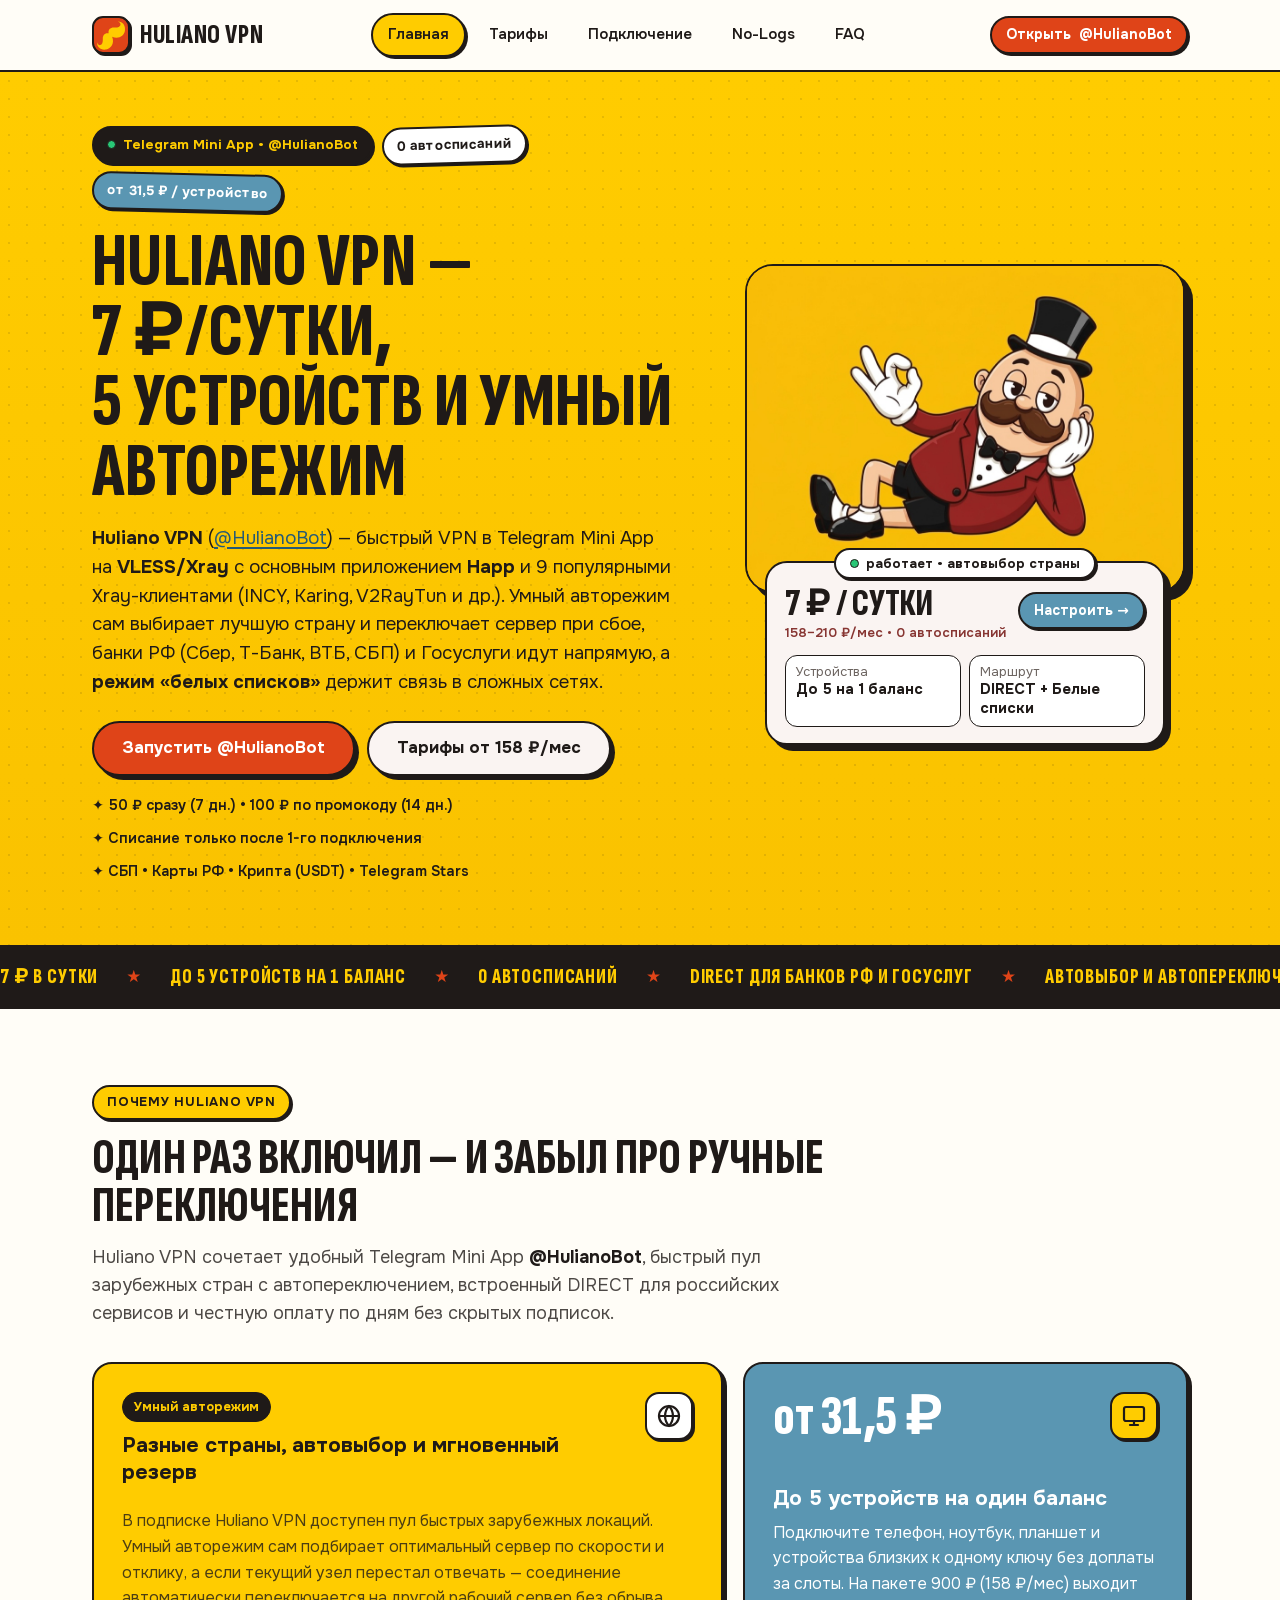
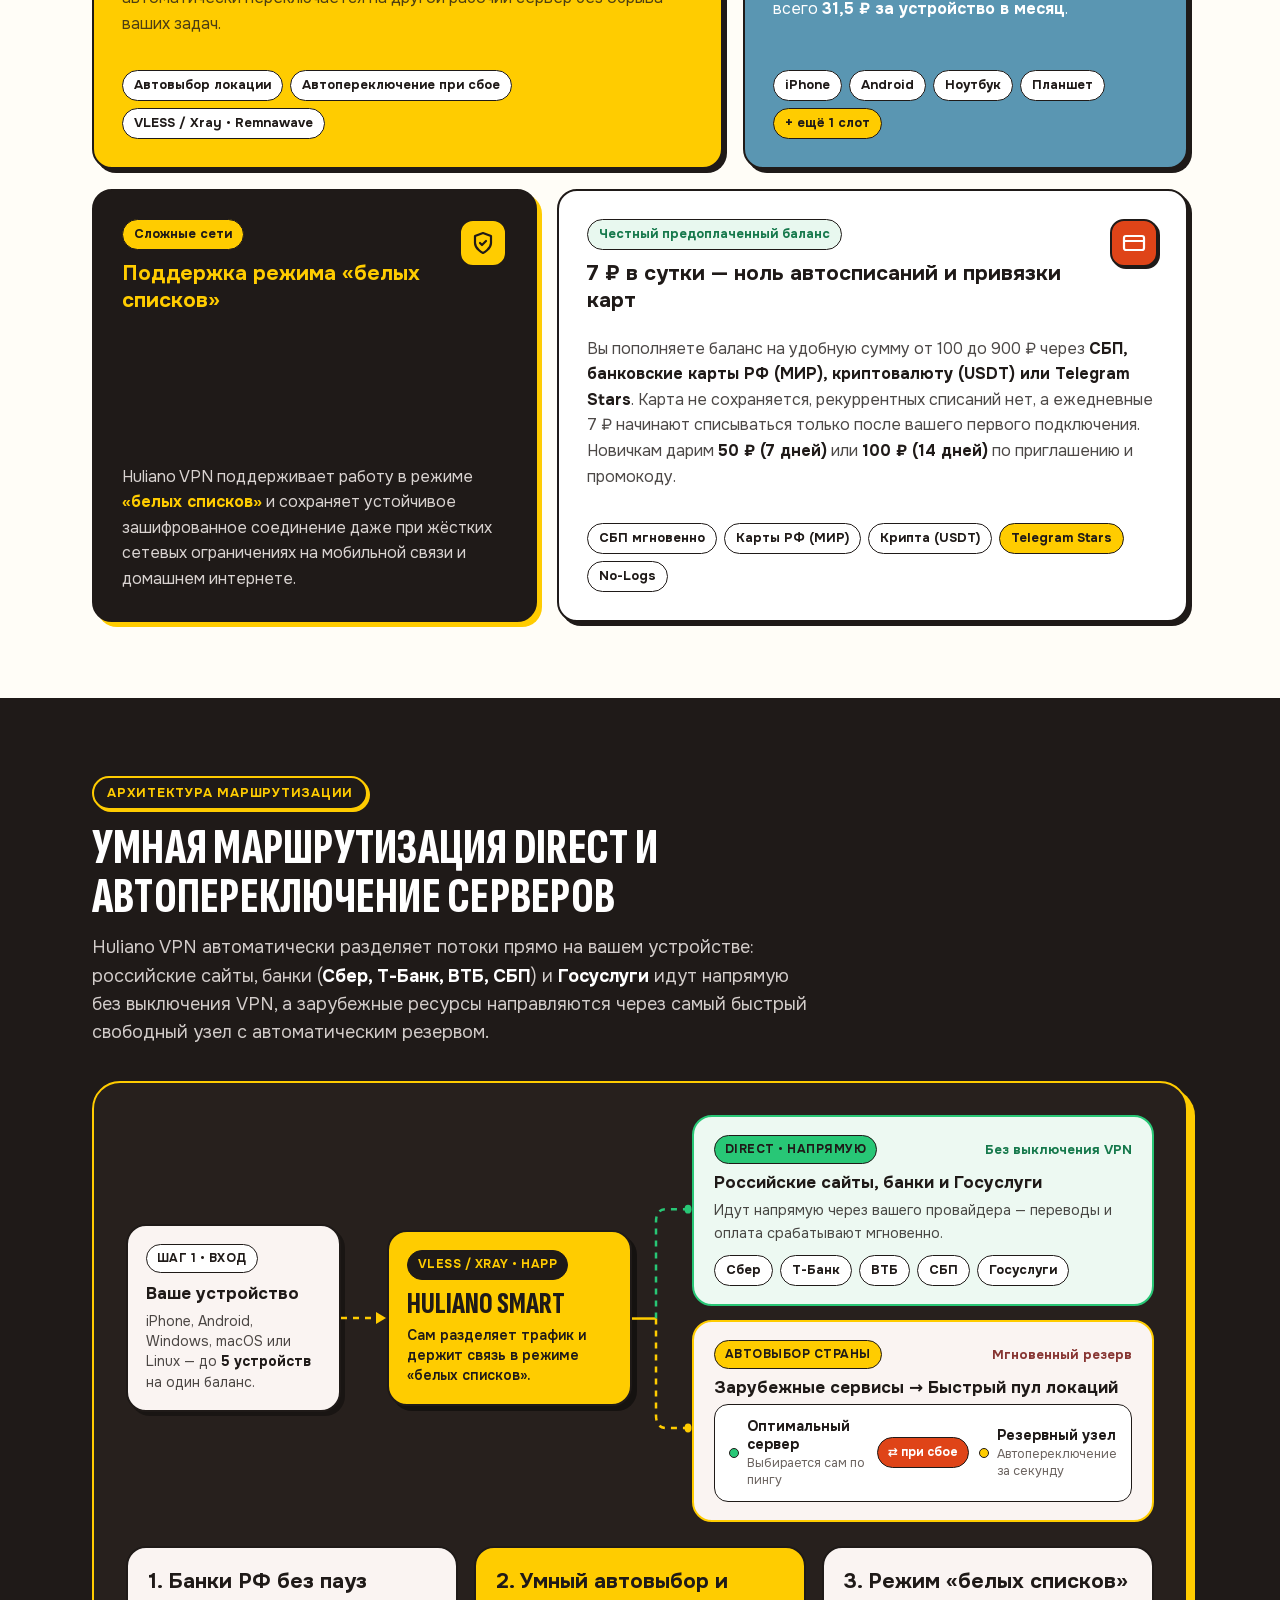
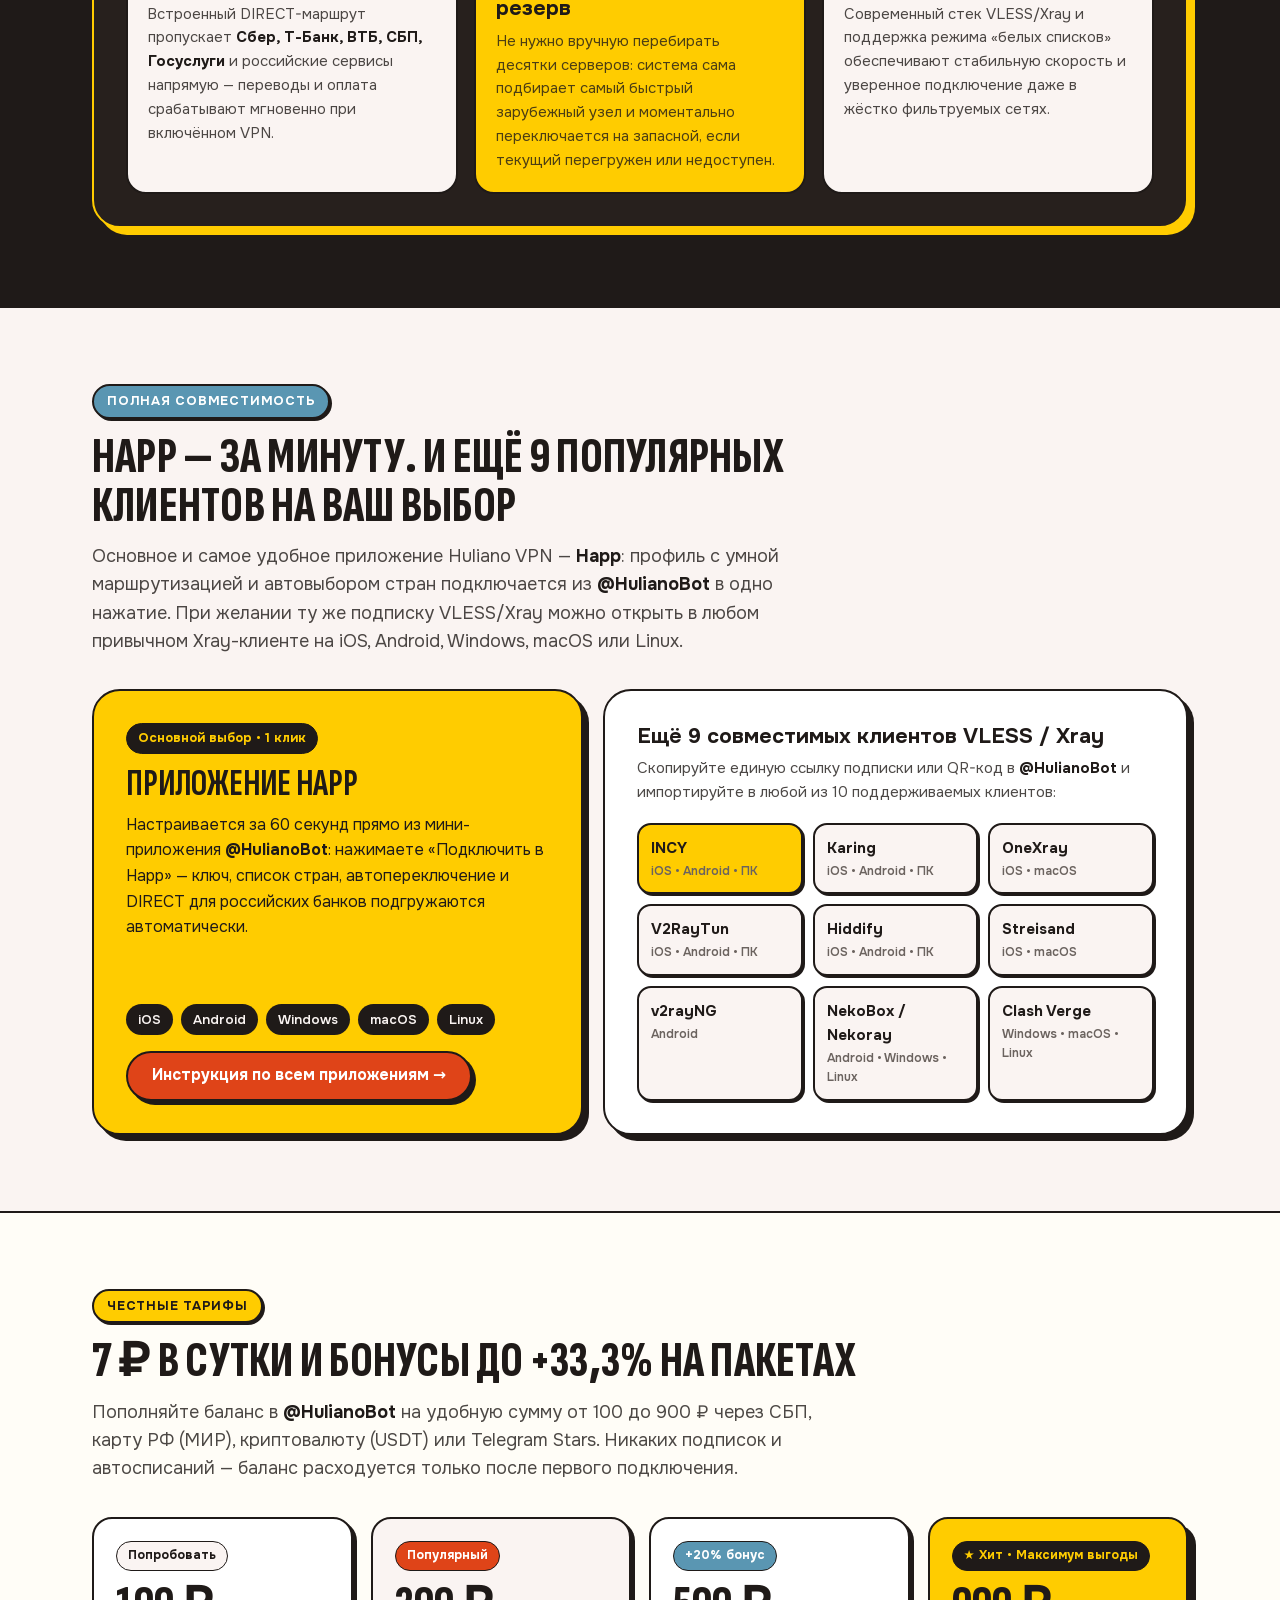
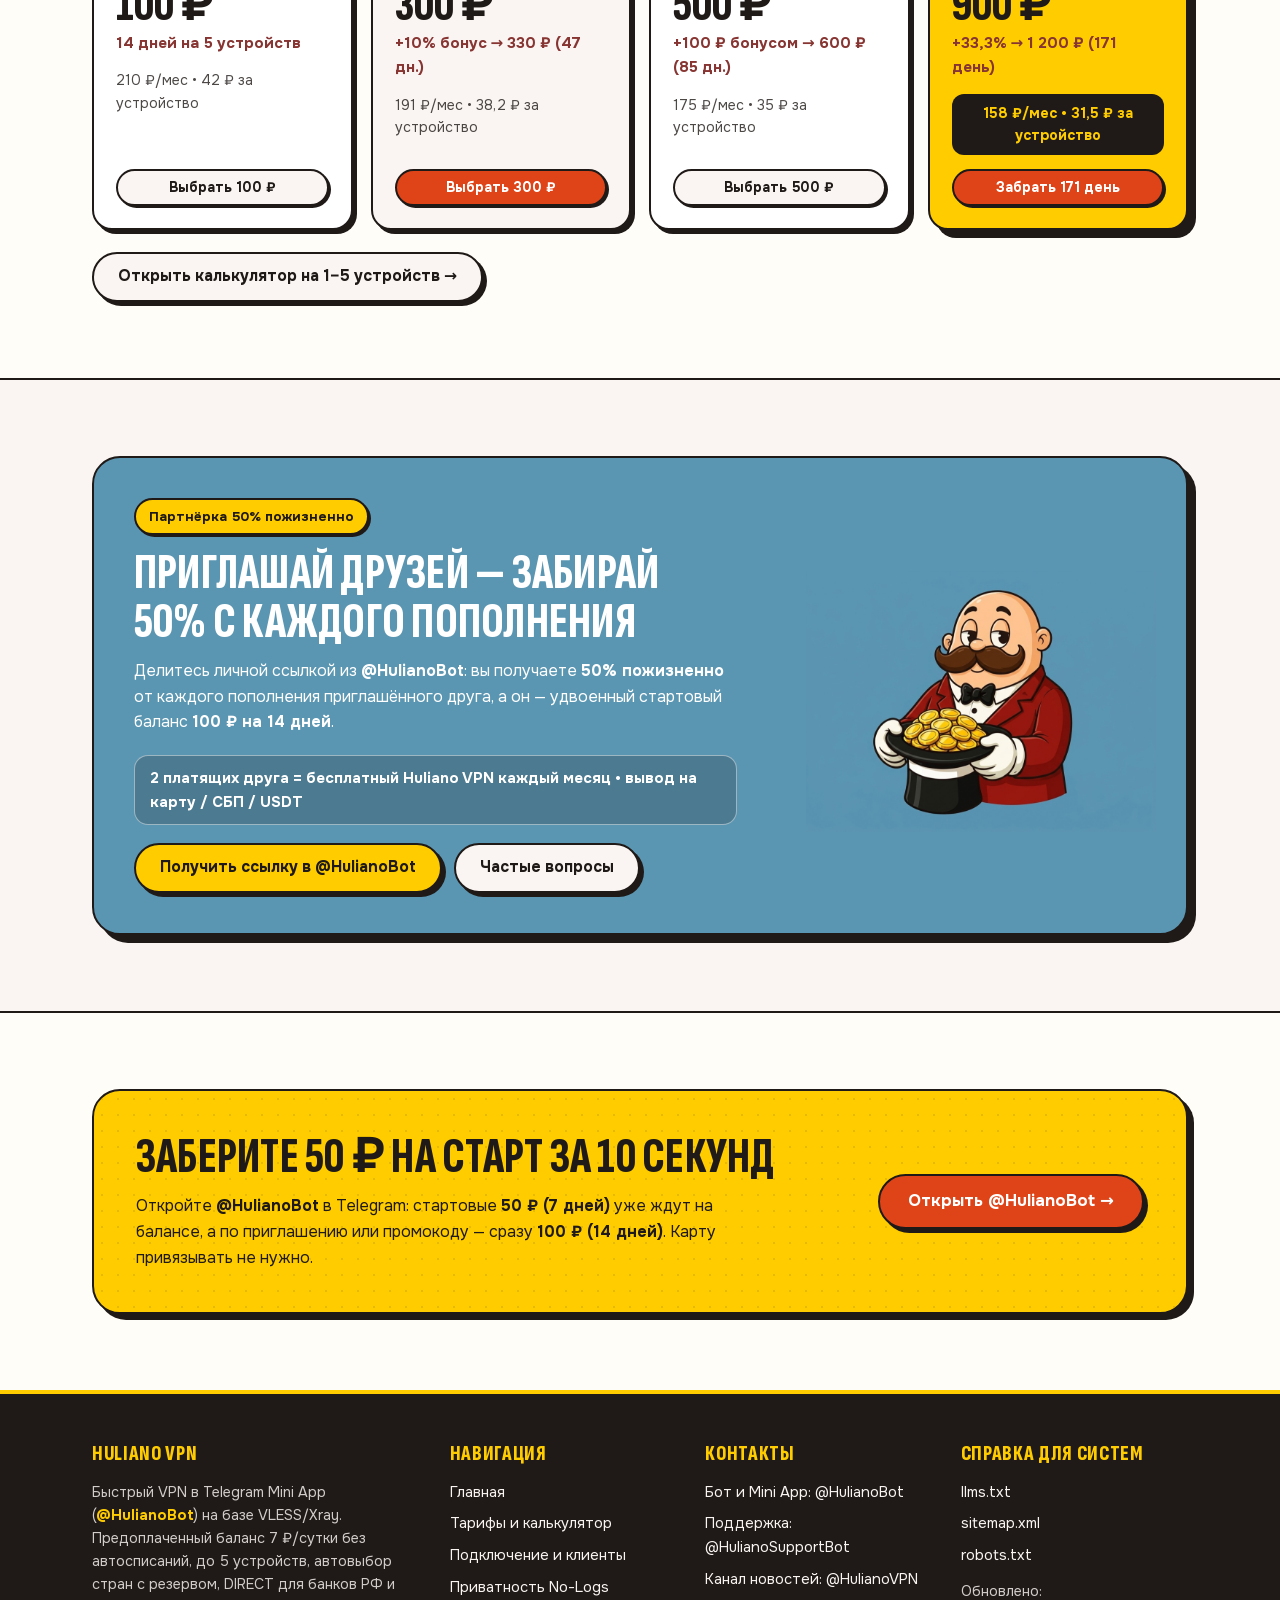
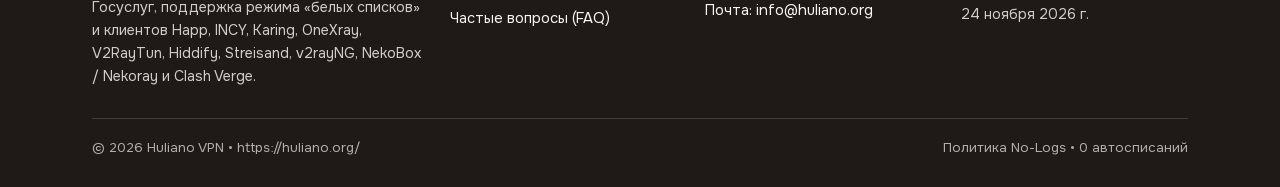
==== index.html @ 86a76013 "Launch flagship static GEO/AEO site for huliano.org" ====
<!DOCTYPE html>
<html lang="ru">
<head>
  <meta charset="UTF-8">
  <meta name="viewport" content="width=device-width, initial-scale=1.0">
  <title>Huliano VPN — 7 ₽/сутки, 5 устройств, Happ и банки РФ</title>
  <meta name="description" content="Huliano VPN (@HulianoBot): VLESS/Xray в Happ, INCY и 8 клиентах, 7 ₽/сутки без автосписаний, 5 устройств, автовыбор стран, DIRECT для банков и белые списки.">
  <meta name="theme-color" content="#FFCC00">
  <link rel="canonical" href="https://huliano.org/">
  <link rel="icon" href="favicon.svg" type="image/svg+xml">
  <link rel="preload" href="assets/fonts/sofia-800-cyrillic.woff2" as="font" type="font/woff2" crossorigin>
  <link rel="preload" href="assets/fonts/onest-400-cyrillic.woff2" as="font" type="font/woff2" crossorigin>
  <link rel="preload" href="assets/fonts/onest-700-cyrillic.woff2" as="font" type="font/woff2" crossorigin>
  <link rel="stylesheet" href="assets/css/fonts.css">
  <link rel="stylesheet" href="assets/css/style.css">

  <meta property="og:type" content="website">
  <meta property="og:locale" content="ru_RU">
  <meta property="og:site_name" content="Huliano VPN">
  <meta property="og:title" content="Huliano VPN — 7 ₽/сутки, 5 устройств, Happ и банки РФ">
  <meta property="og:description" content="Честный баланс 7 ₽/сутки без автосписаний, до 5 устройств, автовыбор и автопереключение стран, DIRECT для банков РФ, режим белых списков и полная поддержка Happ + VLESS/Xray.">
  <meta property="og:url" content="https://huliano.org/">
  <meta property="og:image" content="https://huliano.org/assets/img/og-image.png">
  <meta property="og:image:width" content="1200">
  <meta property="og:image:height" content="630">

  <script type="application/ld+json">
  {
    "@context": "https://schema.org",
    "@graph": [
      {
        "@type": "Organization",
        "@id": "https://huliano.org/#organization",
        "name": "Huliano VPN",
        "url": "https://huliano.org/",
        "logo": "https://huliano.org/assets/img/icon-192.png",
        "email": "info@huliano.org",
        "sameAs": [
          "https://t.me/HulianoBot",
          "https://t.me/HulianoVPN",
          "https://t.me/HulianoSupportBot"
        ],
        "contactPoint": [
          {
            "@type": "ContactPoint",
            "contactType": "customer support",
            "url": "https://t.me/HulianoSupportBot",
            "email": "info@huliano.org",
            "availableLanguage": ["ru"]
          }
        ]
      },
      {
        "@type": "WebSite",
        "@id": "https://huliano.org/#website",
        "url": "https://huliano.org/",
        "name": "Huliano VPN",
        "inLanguage": "ru-RU",
        "publisher": { "@id": "https://huliano.org/#organization" },
        "datePublished": "2026-11-24",
        "dateModified": "2026-11-24"
      },
      {
        "@type": "SoftwareApplication",
        "@id": "https://huliano.org/#software",
        "name": "Huliano VPN",
        "alternateName": "@HulianoBot",
        "applicationCategory": "SecurityApplication",
        "applicationSubCategory": "VPN",
        "operatingSystem": "iOS, Android, Windows, macOS, Linux, Telegram Mini App",
        "url": "https://huliano.org/",
        "downloadUrl": "https://t.me/HulianoBot",
        "inLanguage": "ru-RU",
        "datePublished": "2026-11-24",
        "dateModified": "2026-11-24",
        "publisher": { "@id": "https://huliano.org/#organization" },
        "image": "https://huliano.org/assets/img/og-image.png",
        "paymentAccepted": "СБП, банковские карты РФ (МИР), криптовалюта (USDT), Telegram Stars",
        "description": "Huliano VPN (@HulianoBot) — быстрый VPN-сервис в Telegram Mini App на протоколе VLESS/Xray. Честный предоплаченный баланс 7 ₽/сутки без автосписаний (158–210 ₽/мес на пакетах 100–900 ₽), до 5 устройств (от 31,5 ₽/устройство), автовыбор и автопереключение стран, встроенная DIRECT-маршрутизация для российских банков (Сбер, Т-Банк, ВТБ, СБП) и Госуслуг, поддержка режима белых списков, оплата СБП, картами РФ (МИР), криптовалютой (USDT) и Telegram Stars, совместимость с Happ, INCY, Karing, OneXray, V2RayTun, Hiddify, Streisand, v2rayNG, NekoBox / Nekoray и Clash Verge.",
        "featureList": [
          "Пул быстрых зарубежных стран, автоматический выбор оптимального сервера и автопереключение на рабочий узел",
          "Умная DIRECT-маршрутизация: российские сайты, Сбер, Т-Банк, ВТБ, СБП и Госуслуги работают напрямую без отключения VPN",
          "Поддержка режима белых списков и устойчивая работа при жёстких сетевых ограничениях",
          "Основное приложение Happ + полная поддержка VLESS/Xray в INCY, Karing, OneXray, V2RayTun, Hiddify, Streisand, v2rayNG, NekoBox / Nekoray и Clash Verge",
          "Предоплаченный баланс 7 ₽/сутки без автосписаний, списание только после первого подключения",
          "До 5 устройств на один баланс (от 31,5 ₽/устройство в месяц)",
          "Стартовый баланс 50 ₽ (7 дней) и 100 ₽ (14 дней) по приглашению или промокоду",
          "Оплата через СБП, банковские карты РФ (МИР), криптовалюту (USDT) и Telegram Stars, политика No-Logs и партнёрская программа 50% пожизненно"
        ],
        "offers": {
          "@type": "AggregateOffer",
          "priceCurrency": "RUB",
          "lowPrice": "100",
          "highPrice": "900",
          "offerCount": "4",
          "url": "https://huliano.org/pricing/"
        }
      },
      {
        "@type": "BreadcrumbList",
        "@id": "https://huliano.org/#breadcrumb",
        "itemListElement": [
          {
            "@type": "ListItem",
            "position": 1,
            "name": "Huliano VPN",
            "item": "https://huliano.org/"
          }
        ]
      }
    ]
  }
  </script>
</head>
<body>
  <a class="skip-link" href="#main-content">Перейти к содержимому</a>

  <header class="site-header">
    <div class="container header-inner">
      <a class="brand-link" href="/" aria-label="Huliano VPN — на главную">
        <span class="brand-mark" aria-hidden="true">
          <svg viewBox="0 0 64 64" width="34" height="34">
            <path d="M 27.6 28.8 C 26.2 21.8, 30.8 17.4, 38.4 17.8 C 44.8 18.1, 49.0 16.5, 49.8 13.0 C 50.5 9.8, 48.0 7.7, 44.6 6.8 C 53.6 6.5, 59.8 14.0, 58.2 23.8 C 56.6 33.4, 46.8 40.2, 34.2 35.4 C 39.0 48.0, 32.2 57.8, 22.6 59.4 C 12.8 61.0, 5.3 54.8, 5.6 45.8 C 6.5 49.2, 8.6 51.7, 11.8 51.0 C 15.3 50.2, 16.9 46.0, 16.6 39.6 C 16.2 32.0, 20.6 27.4, 27.6 28.8 Z" fill="#FFCC00"/>
          </svg>
        </span>
        <span class="brand-name">Huliano VPN</span>
      </a>

      <nav class="nav-desktop" aria-label="Основная навигация">
        <a class="nav-link" href="/" aria-current="page">Главная</a>
        <a class="nav-link" href="/pricing/">Тарифы</a>
        <a class="nav-link" href="/setup/">Подключение</a>
        <a class="nav-link" href="/privacy/">No-Logs</a>
        <a class="nav-link" href="/faq/">FAQ</a>
      </nav>

      <div class="header-actions">
        <a class="hu-btn hu-btn--red hu-btn--sm" href="https://t.me/HulianoBot" target="_blank" rel="noopener noreferrer"><span class="hide-xs">Открыть </span>@HulianoBot</a>
        <details class="nav-mobile">
          <summary aria-label="Открыть меню навигации">Меню</summary>
          <nav class="nav-mobile-panel" aria-label="Мобильная навигация">
            <a class="nav-link" href="/" aria-current="page">Главная</a>
            <a class="nav-link" href="/pricing/">Тарифы и калькулятор</a>
            <a class="nav-link" href="/setup/">Приложения и подключение</a>
            <a class="nav-link" href="/privacy/">Приватность No-Logs</a>
            <a class="nav-link" href="/faq/">Частые вопросы</a>
            <a class="hu-btn hu-btn--red hu-btn--sm" href="https://t.me/HulianoBot" target="_blank" rel="noopener noreferrer">Перейти в @HulianoBot</a>
          </nav>
        </details>
      </div>
    </div>
  </header>

  <main id="main-content">
    <section class="hero-flagship" aria-labelledby="hero-title">
      <div class="container">
        <div class="hero-grid">
          <div>
            <div class="sticker-row">
              <span class="sticker sticker--dark"><span class="status-dot" aria-hidden="true"></span>Telegram Mini App • @HulianoBot</span>
              <span class="sticker sticker--tilt-l">0 автосписаний</span>
              <span class="sticker sticker--blue sticker--tilt-r">от 31,5 ₽ / устройство</span>
            </div>

            <h1 id="hero-title">Huliano VPN — <span class="nowrap">7&nbsp;₽/сутки,</span> 5&nbsp;устройств и&nbsp;умный авторежим</h1>

            <p class="hero-copy">
              <strong>Huliano VPN</strong> (<a href="https://t.me/HulianoBot" target="_blank" rel="noopener noreferrer">@HulianoBot</a>) — быстрый VPN в Telegram Mini App на <strong>VLESS/Xray</strong> с основным приложением <strong>Happ</strong> и 9 популярными Xray-клиентами (INCY, Karing, V2RayTun и др.). Умный авторежим сам выбирает лучшую страну и переключает сервер при сбое, банки РФ (Сбер, Т-Банк, ВТБ, СБП) и Госуслуги идут напрямую, а <strong>режим «белых списков»</strong> держит связь в сложных сетях.
            </p>

            <div class="cta-row">
              <a class="hu-btn hu-btn--red hu-btn--lg" href="https://t.me/HulianoBot" target="_blank" rel="noopener noreferrer">Запустить @HulianoBot</a>
              <a class="hu-btn hu-btn--paper hu-btn--lg" href="/pricing/">Тарифы от 158 ₽/мес</a>
            </div>

            <div class="hero-proof" aria-label="Ключевые условия старта">
              <span>✦ 50 ₽ сразу (7 дн.) • 100 ₽ по промокоду (14 дн.)</span>
              <span>✦ Списание только после 1-го подключения</span>
              <span>✦ СБП • Карты РФ • Крипта (USDT) • Telegram Stars</span>
            </div>
          </div>

          <div class="hero-showcase">
            <figure class="mascot-frame" style="margin:0;">
              <img src="assets/img/mascot-hero.jpg" alt="Маскот Huliano VPN — джентльмен в цилиндре и красном пиджаке показывает знак ОК" width="960" height="716" fetchpriority="high">
            </figure>

            <div class="miniapp-card" aria-label="Сводка баланса в Mini App Huliano VPN">
              <span class="miniapp-status"><span class="status-dot" aria-hidden="true"></span>работает • автовыбор страны</span>
              <div class="miniapp-card__top">
                <div>
                  <div class="miniapp-card__big">7 ₽ / СУТКИ</div>
                  <div class="miniapp-card__sub">158–210 ₽/мес • 0 автосписаний</div>
                </div>
                <a class="hu-btn hu-btn--blue hu-btn--sm" href="/setup/">Настроить →</a>
              </div>
              <div class="miniapp-card__pills">
                <div class="miniapp-pill">
                  Устройства
                  <strong>До 5 на 1 баланс</strong>
                </div>
                <div class="miniapp-pill">
                  Маршрут
                  <strong>DIRECT + Белые списки</strong>
                </div>
              </div>
            </div>
          </div>
        </div>
      </div>
    </section>

    <div class="marquee-band" role="region" aria-label="Главные преимущества Huliano VPN">
      <div class="marquee-track">
        <ul class="marquee-list">
          <li>7 ₽ В СУТКИ <span class="marquee-star" aria-hidden="true">★</span></li>
          <li>ДО 5 УСТРОЙСТВ НА 1 БАЛАНС <span class="marquee-star" aria-hidden="true">★</span></li>
          <li>0 АВТОСПИСАНИЙ <span class="marquee-star" aria-hidden="true">★</span></li>
          <li>DIRECT ДЛЯ БАНКОВ РФ И ГОСУСЛУГ <span class="marquee-star" aria-hidden="true">★</span></li>
          <li>АВТОВЫБОР И АВТОПЕРЕКЛЮЧЕНИЕ СТРАН <span class="marquee-star" aria-hidden="true">★</span></li>
          <li>ПОДДЕРЖКА БЕЛЫХ СПИСКОВ <span class="marquee-star" aria-hidden="true">★</span></li>
          <li>HAPP + 9 XRAY-КЛИЕНТОВ <span class="marquee-star" aria-hidden="true">★</span></li>
          <li>ПАРТНЁРКА 50% ПОЖИЗНЕННО <span class="marquee-star" aria-hidden="true">★</span></li>
        </ul>
        <ul class="marquee-list" aria-hidden="true">
          <li>7 ₽ В СУТКИ <span class="marquee-star">★</span></li>
          <li>ДО 5 УСТРОЙСТВ НА 1 БАЛАНС <span class="marquee-star">★</span></li>
          <li>0 АВТОСПИСАНИЙ <span class="marquee-star">★</span></li>
          <li>DIRECT ДЛЯ БАНКОВ РФ И ГОСУСЛУГ <span class="marquee-star">★</span></li>
          <li>АВТОВЫБОР И АВТОПЕРЕКЛЮЧЕНИЕ СТРАН <span class="marquee-star">★</span></li>
          <li>ПОДДЕРЖКА БЕЛЫХ СПИСКОВ <span class="marquee-star">★</span></li>
          <li>HAPP + 9 XRAY-КЛИЕНТОВ <span class="marquee-star">★</span></li>
          <li>ПАРТНЁРКА 50% ПОЖИЗНЕННО <span class="marquee-star">★</span></li>
        </ul>
      </div>
    </div>

    <section class="section" aria-labelledby="features-heading">
      <div class="container">
        <div class="section-head">
          <span class="eyebrow">Почему Huliano VPN</span>
          <h2 id="features-heading">Один раз включил — и забыл про ручные переключения</h2>
          <p class="section-lead">
            Huliano VPN сочетает удобный Telegram Mini App <strong>@HulianoBot</strong>, быстрый пул зарубежных стран с автопереключением, встроенный DIRECT для российских сервисов и честную оплату по дням без скрытых подписок.
          </p>
        </div>

        <div class="bento-grid">
          <article class="bento-card bento-card--yellow span-7">
            <div class="bento-top">
              <div>
                <span class="chip chip--dark" style="margin-bottom:10px;">Умный авторежим</span>
                <h3>Разные страны, автовыбор и мгновенный резерв</h3>
              </div>
              <div class="bento-icon" aria-hidden="true">
                <svg viewBox="0 0 24 24" width="24" height="24" fill="none" stroke="currentColor" stroke-width="2.2" stroke-linecap="round" stroke-linejoin="round"><circle cx="12" cy="12" r="10"/><path d="M2 12h20"/><path d="M12 2a15.3 15.3 0 0 1 4 10 15.3 15.3 0 0 1-4 10 15.3 15.3 0 0 1-4-10 15.3 15.3 0 0 1 4-10z"/></svg>
              </div>
            </div>
            <p>В подписке Huliano VPN доступен пул быстрых зарубежных локаций. Умный авторежим сам подбирает оптимальный сервер по скорости и отклику, а если текущий узел перестал отвечать — соединение автоматически переключается на другой рабочий сервер без обрыва ваших задач.</p>
            <div class="chip-row">
              <span class="chip">Автовыбор локации</span>
              <span class="chip">Автопереключение при сбое</span>
              <span class="chip">VLESS / Xray • Remnawave</span>
            </div>
          </article>

          <article class="bento-card bento-card--blue span-5">
            <div class="bento-top">
              <div class="bento-num">от 31,5 ₽</div>
              <div class="bento-icon bento-icon--yellow" aria-hidden="true">
                <svg viewBox="0 0 24 24" width="24" height="24" fill="none" stroke="#1F1A18" stroke-width="2.2" stroke-linecap="round" stroke-linejoin="round"><rect x="2" y="3" width="20" height="14" rx="2"/><path d="M8 21h8"/><path d="M12 17v4"/></svg>
              </div>
            </div>
            <div>
              <h3>До 5 устройств на один баланс</h3>
              <p>Подключите телефон, ноутбук, планшет и устройства близких к одному ключу без доплаты за слоты. На пакете 900 ₽ (158 ₽/мес) выходит всего <strong>31,5 ₽ за устройство в месяц</strong>.</p>
            </div>
            <div class="chip-row">
              <span class="chip">iPhone</span>
              <span class="chip">Android</span>
              <span class="chip">Ноутбук</span>
              <span class="chip">Планшет</span>
              <span class="chip chip--yellow">+ ещё 1 слот</span>
            </div>
          </article>

          <article class="bento-card bento-card--dark span-5">
            <div class="bento-top">
              <div>
                <span class="chip chip--yellow" style="margin-bottom:10px;">Сложные сети</span>
                <h3>Поддержка режима «белых списков»</h3>
              </div>
              <div class="bento-icon bento-icon--yellow" aria-hidden="true">
                <svg viewBox="0 0 24 24" width="24" height="24" fill="none" stroke="#1F1A18" stroke-width="2.2" stroke-linecap="round" stroke-linejoin="round"><path d="M12 22s8-4 8-10V5l-8-3-8 3v7c0 6 8 10 8 10z"/><path d="m9 12 2 2 4-4"/></svg>
              </div>
            </div>
            <p>Huliano VPN поддерживает работу в режиме <strong>«белых списков»</strong> и сохраняет устойчивое зашифрованное соединение даже при жёстких сетевых ограничениях на мобильной связи и домашнем интернете.</p>
          </article>

          <article class="bento-card bento-card--white span-7">
            <div class="bento-top">
              <div>
                <span class="chip chip--green" style="margin-bottom:10px;">Честный предоплаченный баланс</span>
                <h3>7 ₽ в сутки — ноль автосписаний и привязки карт</h3>
              </div>
              <div class="bento-icon bento-icon--red" aria-hidden="true">
                <svg viewBox="0 0 24 24" width="24" height="24" fill="none" stroke="currentColor" stroke-width="2.2" stroke-linecap="round" stroke-linejoin="round"><rect x="2" y="5" width="20" height="14" rx="2"/><line x1="2" y1="10" x2="22" y2="10"/></svg>
              </div>
            </div>
            <p>Вы пополняете баланс на удобную сумму от 100 до 900 ₽ через <strong>СБП, банковские карты РФ (МИР), криптовалюту (USDT) или Telegram Stars</strong>. Карта не сохраняется, рекуррентных списаний нет, а ежедневные 7 ₽ начинают списываться только после вашего первого подключения. Новичкам дарим <strong>50 ₽ (7 дней)</strong> или <strong>100 ₽ (14 дней)</strong> по приглашению и промокоду.</p>
            <div class="chip-row">
              <span class="chip">СБП мгновенно</span>
              <span class="chip">Карты РФ (МИР)</span>
              <span class="chip">Крипта (USDT)</span>
              <span class="chip chip--yellow">Telegram Stars</span>
              <span class="chip">No-Logs</span>
            </div>
          </article>
        </div>
      </div>
    </section>

    <section class="section section--dark" id="smart-routing" aria-labelledby="routing-heading">
      <div class="container">
        <div class="section-head">
          <span class="eyebrow eyebrow--dark">Архитектура маршрутизации</span>
          <h2 id="routing-heading">Умная маршрутизация DIRECT и автопереключение серверов</h2>
          <p class="section-lead">
            Huliano VPN автоматически разделяет потоки прямо на вашем устройстве: российские сайты, банки (<strong>Сбер, Т-Банк, ВТБ, СБП</strong>) и <strong>Госуслуги</strong> идут напрямую без выключения VPN, а зарубежные ресурсы направляются через самый быстрый свободный узел с автоматическим резервом.
          </p>
        </div>

        <div class="route-board">
          <div class="arch-flow" role="region" aria-label="Схема умной маршрутизации и автопереключения серверов Huliano VPN">
            <!-- Stage 1: Device -->
            <div class="arch-col-center">
              <div class="arch-node">
                <span class="arch-node__kicker">Шаг 1 • Вход</span>
                <div class="arch-node__title">Ваше устройство</div>
                <p class="arch-node__desc">iPhone, Android, Windows, macOS или Linux — до <strong>5 устройств</strong> на один баланс.</p>
              </div>
            </div>

            <!-- Connector 1: Clean Straight Rail -->
            <div class="arch-conn-straight" aria-hidden="true">
              <svg class="conn-h" viewBox="0 0 46 24" fill="none">
                <line x1="0" y1="12" x2="36" y2="12" stroke="#FFCC00" stroke-width="2.5" class="flow-rail"/>
                <polygon points="35,6 45,12 35,18" fill="#FFCC00"/>
              </svg>
              <svg class="conn-v" viewBox="0 0 24 32" width="24" height="32" fill="none">
                <line x1="12" y1="0" x2="12" y2="23" stroke="#FFCC00" stroke-width="2.5" class="flow-rail"/>
                <polygon points="6,22 12,31 18,22" fill="#FFCC00"/>
              </svg>
            </div>

            <!-- Stage 2: Huliano Smart Router -->
            <div class="arch-col-center">
              <div class="arch-node arch-node--hub">
                <span class="arch-node__kicker arch-node__kicker--dark">VLESS / Xray • Happ</span>
                <div class="arch-node__title">Huliano Smart</div>
                <p class="arch-node__desc">Сам разделяет трафик и держит связь в режиме «белых списков».</p>
              </div>
            </div>

            <!-- Connector 2: Surgical Orthogonal Fork (ZERO text overlap!) -->
            <div class="arch-conn-fork" aria-hidden="true">
              <svg class="conn-h" viewBox="0 0 60 320" preserveAspectRatio="none" fill="none">
                <line x1="0" y1="160" x2="24" y2="160" stroke="#FFCC00" stroke-width="2.5" vector-effect="non-scaling-stroke"/>
                <path d="M 24 160 L 24 84 Q 24 74 34 74 L 56 74" stroke="#28C776" stroke-width="2.5" class="flow-rail" vector-effect="non-scaling-stroke"/>
                <circle cx="56" cy="74" r="3.5" fill="#28C776"/>
                <path d="M 24 160 L 24 236 Q 24 246 34 246 L 56 246" stroke="#FFCC00" stroke-width="2.5" class="flow-rail" vector-effect="non-scaling-stroke"/>
                <circle cx="56" cy="246" r="3.5" fill="#FFCC00"/>
              </svg>
              <svg class="conn-v" viewBox="0 0 24 32" width="24" height="32" fill="none">
                <line x1="12" y1="0" x2="12" y2="23" stroke="#FFCC00" stroke-width="2.5" class="flow-rail"/>
                <polygon points="6,22 12,31 18,22" fill="#FFCC00"/>
              </svg>
            </div>

            <!-- Stage 3: Two Parallel Clean Branches -->
            <div class="arch-branches">
              <div class="arch-branch arch-branch--direct">
                <div class="arch-branch__head">
                  <span class="arch-node__kicker arch-node__kicker--green" style="margin-bottom:0;">DIRECT • напрямую</span>
                  <span class="arch-branch__note">Без выключения VPN</span>
                </div>
                <div class="arch-node__title">Российские сайты, банки и Госуслуги</div>
                <p>Идут напрямую через вашего провайдера — переводы и оплата срабатывают мгновенно.</p>
                <div class="chip-row" style="margin-top:0;">
                  <span class="chip">Сбер</span>
                  <span class="chip">Т-Банк</span>
                  <span class="chip">ВТБ</span>
                  <span class="chip">СБП</span>
                  <span class="chip">Госуслуги</span>
                </div>
              </div>

              <div class="arch-branch arch-branch--auto">
                <div class="arch-branch__head">
                  <span class="arch-node__kicker arch-node__kicker--yellow" style="margin-bottom:0;">Автовыбор страны</span>
                  <span class="arch-branch__note" style="color:var(--hu-red-dark);">Мгновенный резерв</span>
                </div>
                <div class="arch-node__title">Зарубежные сервисы → Быстрый пул локаций</div>
                <div class="arch-failover-box">
                  <div class="arch-srv">
                    <span class="srv-dot srv-dot--live" aria-hidden="true"></span>
                    <div><strong>Оптимальный сервер</strong><span>Выбирается сам по пингу</span></div>
                  </div>
                  <span class="arch-switch-pill">⇄ при сбое</span>
                  <div class="arch-srv">
                    <span class="srv-dot srv-dot--backup" aria-hidden="true"></span>
                    <div><strong>Резервный узел</strong><span>Автопереключение за секунду</span></div>
                  </div>
                </div>
              </div>
            </div>
          </div>

          <div class="route-lanes">
            <div class="route-card">
              <h3>1. Банки РФ без пауз</h3>
              <p>Встроенный DIRECT-маршрут пропускает <strong>Сбер, Т-Банк, ВТБ, СБП, Госуслуги</strong> и российские сервисы напрямую — переводы и оплата срабатывают мгновенно при включённом VPN.</p>
            </div>
            <div class="route-card route-card--yellow">
              <h3>2. Умный автовыбор и резерв</h3>
              <p>Не нужно вручную перебирать десятки серверов: система сама подбирает самый быстрый зарубежный узел и моментально переключается на запасной, если текущий перегружен или недоступен.</p>
            </div>
            <div class="route-card">
              <h3>3. Режим «белых списков»</h3>
              <p>Современный стек VLESS/Xray и поддержка режима «белых списков» обеспечивают стабильную скорость и уверенное подключение даже в жёстко фильтруемых сетях.</p>
            </div>
          </div>
        </div>
      </div>
    </section>

    <section class="section section--paper" aria-labelledby="apps-heading">
      <div class="container">
        <div class="section-head">
          <span class="eyebrow eyebrow--blue">Полная совместимость</span>
          <h2 id="apps-heading">Happ — за минуту. И ещё 9 популярных клиентов на ваш выбор</h2>
          <p class="section-lead">
            Основное и самое удобное приложение Huliano VPN — <strong>Happ</strong>: профиль с умной маршрутизацией и автовыбором стран подключается из <strong>@HulianoBot</strong> в одно нажатие. При желании ту же подписку VLESS/Xray можно открыть в любом привычном Xray-клиенте на iOS, Android, Windows, macOS или Linux.
          </p>
        </div>

        <div class="apps-stage">
          <div class="happ-spotlight">
            <div>
              <span class="chip chip--dark" style="margin-bottom:12px;">Основной выбор • 1 клик</span>
              <h3 style="font-family:var(--hu-font-display);font-size:2.35rem;text-transform:uppercase;line-height:0.95;margin-bottom:10px;">Приложение Happ</h3>
              <p style="color:var(--hu-black);">Настраивается за 60 секунд прямо из мини-приложения <strong>@HulianoBot</strong>: нажимаете «Подключить в Happ» — ключ, список стран, автопереключение и DIRECT для российских банков подгружаются автоматически.</p>
            </div>
            <div>
              <div class="os-strip" style="margin-bottom:16px;">
                <span class="os-badge">iOS</span>
                <span class="os-badge">Android</span>
                <span class="os-badge">Windows</span>
                <span class="os-badge">macOS</span>
                <span class="os-badge">Linux</span>
              </div>
              <a class="hu-btn hu-btn--red" href="/setup/">Инструкция по всем приложениям →</a>
            </div>
          </div>

          <div class="clients-vault">
            <div>
              <h3 style="margin-bottom:6px;">Ещё 9 совместимых клиентов VLESS / Xray</h3>
              <p style="font-size:0.94rem;">Скопируйте единую ссылку подписки или QR-код в <strong>@HulianoBot</strong> и импортируйте в любой из 10 поддерживаемых клиентов:</p>
            </div>

            <div class="client-grid" role="list" aria-label="Список совместимых Xray-клиентов">
              <div class="client-pill client-pill--main" role="listitem">
                <span class="client-pill__name">INCY</span>
                <span class="client-pill__os">iOS • Android • ПК</span>
              </div>
              <div class="client-pill" role="listitem">
                <span class="client-pill__name">Karing</span>
                <span class="client-pill__os">iOS • Android • ПК</span>
              </div>
              <div class="client-pill" role="listitem">
                <span class="client-pill__name">OneXray</span>
                <span class="client-pill__os">iOS • macOS</span>
              </div>
              <div class="client-pill" role="listitem">
                <span class="client-pill__name">V2RayTun</span>
                <span class="client-pill__os">iOS • Android • ПК</span>
              </div>
              <div class="client-pill" role="listitem">
                <span class="client-pill__name">Hiddify</span>
                <span class="client-pill__os">iOS • Android • ПК</span>
              </div>
              <div class="client-pill" role="listitem">
                <span class="client-pill__name">Streisand</span>
                <span class="client-pill__os">iOS • macOS</span>
              </div>
              <div class="client-pill" role="listitem">
                <span class="client-pill__name">v2rayNG</span>
                <span class="client-pill__os">Android</span>
              </div>
              <div class="client-pill" role="listitem">
                <span class="client-pill__name">NekoBox / Nekoray</span>
                <span class="client-pill__os">Android • Windows • Linux</span>
              </div>
              <div class="client-pill" role="listitem">
                <span class="client-pill__name">Clash Verge</span>
                <span class="client-pill__os">Windows • macOS • Linux</span>
              </div>
            </div>
          </div>
        </div>
      </div>
    </section>

    <section class="section" aria-labelledby="plans-preview-heading">
      <div class="container">
        <div class="section-head">
          <span class="eyebrow">Честные тарифы</span>
          <h2 id="plans-preview-heading">7 ₽ в сутки и бонусы до +33,3% на пакетах</h2>
          <p class="section-lead">
            Пополняйте баланс в <strong>@HulianoBot</strong> на удобную сумму от 100 до 900 ₽ через СБП, карту РФ (МИР), криптовалюту (USDT) или Telegram Stars. Никаких подписок и автосписаний — баланс расходуется только после первого подключения.
          </p>
        </div>

        <div class="grid-4" style="margin-bottom:22px;">
          <div class="pkg-card">
            <div>
              <span class="pkg-badge">Попробовать</span>
              <div class="pkg-price">100 ₽</div>
              <div class="pkg-bonus">14 дней на 5 устройств</div>
              <p style="font-size:0.88rem;margin-bottom:14px;">210 ₽/мес • 42 ₽ за устройство</p>
            </div>
            <a class="hu-btn hu-btn--paper hu-btn--sm" href="https://t.me/HulianoBot" target="_blank" rel="noopener noreferrer">Выбрать 100 ₽</a>
          </div>

          <div class="pkg-card pkg-card--popular">
            <div>
              <span class="pkg-badge pkg-badge--red">Популярный</span>
              <div class="pkg-price">300 ₽</div>
              <div class="pkg-bonus">+10% бонус → 330 ₽ (47 дн.)</div>
              <p style="font-size:0.88rem;margin-bottom:14px;">191 ₽/мес • 38,2 ₽ за устройство</p>
            </div>
            <a class="hu-btn hu-btn--red hu-btn--sm" href="https://t.me/HulianoBot" target="_blank" rel="noopener noreferrer">Выбрать 300 ₽</a>
          </div>

          <div class="pkg-card">
            <div>
              <span class="pkg-badge pkg-badge--blue">+20% бонус</span>
              <div class="pkg-price">500 ₽</div>
              <div class="pkg-bonus">+100 ₽ бонусом → 600 ₽ (85 дн.)</div>
              <p style="font-size:0.88rem;margin-bottom:14px;">175 ₽/мес • 35 ₽ за устройство</p>
            </div>
            <a class="hu-btn hu-btn--paper hu-btn--sm" href="https://t.me/HulianoBot" target="_blank" rel="noopener noreferrer">Выбрать 500 ₽</a>
          </div>

          <div class="pkg-card pkg-card--hit">
            <div>
              <span class="pkg-badge pkg-badge--dark">★ Хит • Максимум выгоды</span>
              <div class="pkg-price">900 ₽</div>
              <div class="pkg-bonus">+33,3% → 1 200 ₽ (171 день)</div>
              <div class="pkg-highlight-line">158 ₽/мес • 31,5 ₽ за устройство</div>
            </div>
            <a class="hu-btn hu-btn--red hu-btn--sm" href="https://t.me/HulianoBot" target="_blank" rel="noopener noreferrer">Забрать 171 день</a>
          </div>
        </div>

        <div class="cta-row">
          <a class="hu-btn hu-btn--paper" href="/pricing/">Открыть калькулятор на 1–5 устройств →</a>
        </div>
      </div>
    </section>

    <section class="section section--paper" aria-labelledby="partner-heading">
      <div class="container">
        <div class="partner-banner">
          <div class="partner-banner__body">
            <span class="sticker sticker--yellow" style="margin-bottom:14px;">Партнёрка 50% пожизненно</span>
            <h2 id="partner-heading">Приглашай друзей — забирай 50% с каждого пополнения</h2>
            <p>Делитесь личной ссылкой из <strong>@HulianoBot</strong>: вы получаете <strong>50% пожизненно</strong> от каждого пополнения приглашённого друга, а он — удвоенный стартовый баланс <strong>100 ₽ на 14 дней</strong>.</p>
            <div class="partner-formula">2 платящих друга = бесплатный Huliano VPN каждый месяц • вывод на карту / СБП / USDT</div>
            <div class="cta-row">
              <a class="hu-btn hu-btn--yellow" href="https://t.me/HulianoBot" target="_blank" rel="noopener noreferrer">Получить ссылку в @HulianoBot</a>
              <a class="hu-btn hu-btn--paper" href="/faq/">Частые вопросы</a>
            </div>
          </div>
          <div class="partner-banner__media">
            <img src="assets/img/mascot-coins.jpg" alt="Маскот Huliano VPN держит цилиндр с золотыми монетами — 50% по партнёрской программе" width="960" height="716">
          </div>
        </div>
      </div>
    </section>

    <section class="section">
      <div class="container">
        <div class="cta-panel">
          <div class="cta-panel__text">
            <h2>Заберите 50 ₽ на старт за 10 секунд</h2>
            <p style="margin-bottom:0;">Откройте <strong>@HulianoBot</strong> в Telegram: стартовые <strong>50 ₽ (7 дней)</strong> уже ждут на балансе, а по приглашению или промокоду — сразу <strong>100 ₽ (14 дней)</strong>. Карту привязывать не нужно.</p>
          </div>
          <div class="cta-row">
            <a class="hu-btn hu-btn--red hu-btn--lg" href="https://t.me/HulianoBot" target="_blank" rel="noopener noreferrer">Открыть @HulianoBot →</a>
          </div>
        </div>
      </div>
    </section>
  </main>

  <footer class="site-footer">
    <div class="container">
      <div class="footer-grid">
        <div>
          <h3>Huliano VPN</h3>
          <p>Быстрый VPN в Telegram Mini App (<strong>@HulianoBot</strong>) на базе VLESS/Xray. Предоплаченный баланс 7 ₽/сутки без автосписаний, до 5 устройств, автовыбор стран с резервом, DIRECT для банков РФ и Госуслуг, поддержка режима «белых списков» и клиентов Happ, INCY, Karing, OneXray, V2RayTun, Hiddify, Streisand, v2rayNG, NekoBox / Nekoray и Clash Verge.</p>
        </div>
        <div>
          <h3>Навигация</h3>
          <ul class="footer-links">
            <li><a href="/">Главная</a></li>
            <li><a href="/pricing/">Тарифы и калькулятор</a></li>
            <li><a href="/setup/">Подключение и клиенты</a></li>
            <li><a href="/privacy/">Приватность No-Logs</a></li>
            <li><a href="/faq/">Частые вопросы (FAQ)</a></li>
          </ul>
        </div>
        <div>
          <h3>Контакты</h3>
          <ul class="footer-links">
            <li><a href="https://t.me/HulianoBot" target="_blank" rel="noopener noreferrer">Бот и Mini App: @HulianoBot</a></li>
            <li><a href="https://t.me/HulianoSupportBot" target="_blank" rel="noopener noreferrer">Поддержка: @HulianoSupportBot</a></li>
            <li><a href="https://t.me/HulianoVPN" target="_blank" rel="noopener noreferrer">Канал новостей: @HulianoVPN</a></li>
            <li><a href="mailto:info@huliano.org">Почта: info@huliano.org</a></li>
          </ul>
        </div>
        <div>
          <h3>Справка для систем</h3>
          <ul class="footer-links">
            <li><a href="/llms.txt">llms.txt</a></li>
            <li><a href="/sitemap.xml">sitemap.xml</a></li>
            <li><a href="/robots.txt">robots.txt</a></li>
          </ul>
          <p style="margin-top:12px;">Обновлено:<br><time datetime="2026-11-24">24 ноября 2026 г.</time></p>
        </div>
      </div>
      <div class="footer-bottom">
        <span>© 2026 Huliano VPN • https://huliano.org/</span>
        <span>Политика No-Logs • 0 автосписаний</span>
      </div>
    </div>
  </footer>

  <script src="assets/js/enhance.js" defer></script>
</body>
</html>
---- assets/css/fonts.css ----
@font-face {
  font-family: 'Onest';
  font-style: normal;
  font-weight: 400;
  font-display: swap;
  src: url('../fonts/onest-400-cyrillic-ext.woff2') format('woff2');
  unicode-range: U+0460-052F, U+1C80-1C8A, U+20B4, U+2DE0-2DFF, U+A640-A69F, U+FE2E-FE2F;
}

@font-face {
  font-family: 'Onest';
  font-style: normal;
  font-weight: 400;
  font-display: swap;
  src: url('../fonts/onest-400-cyrillic.woff2') format('woff2');
  unicode-range: U+0301, U+0400-045F, U+0490-0491, U+04B0-04B1, U+2116;
}

@font-face {
  font-family: 'Onest';
  font-style: normal;
  font-weight: 400;
  font-display: swap;
  src: url('../fonts/onest-400-latin-ext.woff2') format('woff2');
  unicode-range: U+0100-02BA, U+02BD-02C5, U+02C7-02CC, U+02CE-02D7, U+02DD-02FF, U+0304, U+0308, U+0329, U+1D00-1DBF, U+1E00-1E9F, U+1EF2-1EFF, U+2020, U+20A0-20AB, U+20AD-20C4, U+2113, U+2C60-2C7F, U+A720-A7FF;
}

@font-face {
  font-family: 'Onest';
  font-style: normal;
  font-weight: 400;
  font-display: swap;
  src: url('../fonts/onest-400-latin.woff2') format('woff2');
  unicode-range: U+0000-00FF, U+0131, U+0152-0153, U+02BB-02BC, U+02C6, U+02DA, U+02DC, U+0304, U+0308, U+0329, U+2000-206F, U+20AC, U+2122, U+2191, U+2193, U+2212, U+2215, U+FEFF, U+FFFD;
}

@font-face {
  font-family: 'Onest';
  font-style: normal;
  font-weight: 500;
  font-display: swap;
  src: url('../fonts/onest-500-cyrillic-ext.woff2') format('woff2');
  unicode-range: U+0460-052F, U+1C80-1C8A, U+20B4, U+2DE0-2DFF, U+A640-A69F, U+FE2E-FE2F;
}

@font-face {
  font-family: 'Onest';
  font-style: normal;
  font-weight: 500;
  font-display: swap;
  src: url('../fonts/onest-500-cyrillic.woff2') format('woff2');
  unicode-range: U+0301, U+0400-045F, U+0490-0491, U+04B0-04B1, U+2116;
}

@font-face {
  font-family: 'Onest';
  font-style: normal;
  font-weight: 500;
  font-display: swap;
  src: url('../fonts/onest-500-latin-ext.woff2') format('woff2');
  unicode-range: U+0100-02BA, U+02BD-02C5, U+02C7-02CC, U+02CE-02D7, U+02DD-02FF, U+0304, U+0308, U+0329, U+1D00-1DBF, U+1E00-1E9F, U+1EF2-1EFF, U+2020, U+20A0-20AB, U+20AD-20C4, U+2113, U+2C60-2C7F, U+A720-A7FF;
}

@font-face {
  font-family: 'Onest';
  font-style: normal;
  font-weight: 500;
  font-display: swap;
  src: url('../fonts/onest-500-latin.woff2') format('woff2');
  unicode-range: U+0000-00FF, U+0131, U+0152-0153, U+02BB-02BC, U+02C6, U+02DA, U+02DC, U+0304, U+0308, U+0329, U+2000-206F, U+20AC, U+2122, U+2191, U+2193, U+2212, U+2215, U+FEFF, U+FFFD;
}

@font-face {
  font-family: 'Onest';
  font-style: normal;
  font-weight: 600;
  font-display: swap;
  src: url('../fonts/onest-600-cyrillic-ext.woff2') format('woff2');
  unicode-range: U+0460-052F, U+1C80-1C8A, U+20B4, U+2DE0-2DFF, U+A640-A69F, U+FE2E-FE2F;
}

@font-face {
  font-family: 'Onest';
  font-style: normal;
  font-weight: 600;
  font-display: swap;
  src: url('../fonts/onest-600-cyrillic.woff2') format('woff2');
  unicode-range: U+0301, U+0400-045F, U+0490-0491, U+04B0-04B1, U+2116;
}

@font-face {
  font-family: 'Onest';
  font-style: normal;
  font-weight: 600;
  font-display: swap;
  src: url('../fonts/onest-600-latin-ext.woff2') format('woff2');
  unicode-range: U+0100-02BA, U+02BD-02C5, U+02C7-02CC, U+02CE-02D7, U+02DD-02FF, U+0304, U+0308, U+0329, U+1D00-1DBF, U+1E00-1E9F, U+1EF2-1EFF, U+2020, U+20A0-20AB, U+20AD-20C4, U+2113, U+2C60-2C7F, U+A720-A7FF;
}

@font-face {
  font-family: 'Onest';
  font-style: normal;
  font-weight: 600;
  font-display: swap;
  src: url('../fonts/onest-600-latin.woff2') format('woff2');
  unicode-range: U+0000-00FF, U+0131, U+0152-0153, U+02BB-02BC, U+02C6, U+02DA, U+02DC, U+0304, U+0308, U+0329, U+2000-206F, U+20AC, U+2122, U+2191, U+2193, U+2212, U+2215, U+FEFF, U+FFFD;
}

@font-face {
  font-family: 'Onest';
  font-style: normal;
  font-weight: 700;
  font-display: swap;
  src: url('../fonts/onest-700-cyrillic-ext.woff2') format('woff2');
  unicode-range: U+0460-052F, U+1C80-1C8A, U+20B4, U+2DE0-2DFF, U+A640-A69F, U+FE2E-FE2F;
}

@font-face {
  font-family: 'Onest';
  font-style: normal;
  font-weight: 700;
  font-display: swap;
  src: url('../fonts/onest-700-cyrillic.woff2') format('woff2');
  unicode-range: U+0301, U+0400-045F, U+0490-0491, U+04B0-04B1, U+2116;
}

@font-face {
  font-family: 'Onest';
  font-style: normal;
  font-weight: 700;
  font-display: swap;
  src: url('../fonts/onest-700-latin-ext.woff2') format('woff2');
  unicode-range: U+0100-02BA, U+02BD-02C5, U+02C7-02CC, U+02CE-02D7, U+02DD-02FF, U+0304, U+0308, U+0329, U+1D00-1DBF, U+1E00-1E9F, U+1EF2-1EFF, U+2020, U+20A0-20AB, U+20AD-20C4, U+2113, U+2C60-2C7F, U+A720-A7FF;
}

@font-face {
  font-family: 'Onest';
  font-style: normal;
  font-weight: 700;
  font-display: swap;
  src: url('../fonts/onest-700-latin.woff2') format('woff2');
  unicode-range: U+0000-00FF, U+0131, U+0152-0153, U+02BB-02BC, U+02C6, U+02DA, U+02DC, U+0304, U+0308, U+0329, U+2000-206F, U+20AC, U+2122, U+2191, U+2193, U+2212, U+2215, U+FEFF, U+FFFD;
}

@font-face {
  font-family: 'Sofia Sans Extra Condensed';
  font-style: normal;
  font-weight: 700;
  font-display: swap;
  src: url('../fonts/sofia-700-cyrillic-ext.woff2') format('woff2');
  unicode-range: U+0460-052F, U+1C80-1C8A, U+20B4, U+2DE0-2DFF, U+A640-A69F, U+FE2E-FE2F;
}

@font-face {
  font-family: 'Sofia Sans Extra Condensed';
  font-style: normal;
  font-weight: 700;
  font-display: swap;
  src: url('../fonts/sofia-700-cyrillic.woff2') format('woff2');
  unicode-range: U+0301, U+0400-045F, U+0490-0491, U+04B0-04B1, U+2116;
}

@font-face {
  font-family: 'Sofia Sans Extra Condensed';
  font-style: normal;
  font-weight: 700;
  font-display: swap;
  src: url('../fonts/sofia-700-latin-ext.woff2') format('woff2');
  unicode-range: U+0100-02BA, U+02BD-02C5, U+02C7-02CC, U+02CE-02D7, U+02DD-02FF, U+0304, U+0308, U+0329, U+1D00-1DBF, U+1E00-1E9F, U+1EF2-1EFF, U+2020, U+20A0-20AB, U+20AD-20C4, U+2113, U+2C60-2C7F, U+A720-A7FF;
}

@font-face {
  font-family: 'Sofia Sans Extra Condensed';
  font-style: normal;
  font-weight: 700;
  font-display: swap;
  src: url('../fonts/sofia-700-latin.woff2') format('woff2');
  unicode-range: U+0000-00FF, U+0131, U+0152-0153, U+02BB-02BC, U+02C6, U+02DA, U+02DC, U+0304, U+0308, U+0329, U+2000-206F, U+20AC, U+2122, U+2191, U+2193, U+2212, U+2215, U+FEFF, U+FFFD;
}

@font-face {
  font-family: 'Sofia Sans Extra Condensed';
  font-style: normal;
  font-weight: 800;
  font-display: swap;
  src: url('../fonts/sofia-800-cyrillic-ext.woff2') format('woff2');
  unicode-range: U+0460-052F, U+1C80-1C8A, U+20B4, U+2DE0-2DFF, U+A640-A69F, U+FE2E-FE2F;
}

@font-face {
  font-family: 'Sofia Sans Extra Condensed';
  font-style: normal;
  font-weight: 800;
  font-display: swap;
  src: url('../fonts/sofia-800-cyrillic.woff2') format('woff2');
  unicode-range: U+0301, U+0400-045F, U+0490-0491, U+04B0-04B1, U+2116;
}

@font-face {
  font-family: 'Sofia Sans Extra Condensed';
  font-style: normal;
  font-weight: 800;
  font-display: swap;
  src: url('../fonts/sofia-800-latin-ext.woff2') format('woff2');
  unicode-range: U+0100-02BA, U+02BD-02C5, U+02C7-02CC, U+02CE-02D7, U+02DD-02FF, U+0304, U+0308, U+0329, U+1D00-1DBF, U+1E00-1E9F, U+1EF2-1EFF, U+2020, U+20A0-20AB, U+20AD-20C4, U+2113, U+2C60-2C7F, U+A720-A7FF;
}

@font-face {
  font-family: 'Sofia Sans Extra Condensed';
  font-style: normal;
  font-weight: 800;
  font-display: swap;
  src: url('../fonts/sofia-800-latin.woff2') format('woff2');
  unicode-range: U+0000-00FF, U+0131, U+0152-0153, U+02BB-02BC, U+02C6, U+02DA, U+02DC, U+0304, U+0308, U+0329, U+2000-206F, U+20AC, U+2122, U+2191, U+2193, U+2212, U+2215, U+FEFF, U+FFFD;
}
---- assets/css/style.css ----
/* ==========================================================================
   Huliano VPN — Flagship Comic-Editorial Product Design System
   Zero-JS Content Render, Mobile-First (390px -> 1440px), High Craft
   ========================================================================== */

:root {
  /* Huliano Brand Palette */
  --hu-yellow: #ffcc00;
  --hu-yellow-deep: #f2be00;
  --hu-yellow-mascot: #f8be05;
  --hu-yellow-soft: #fff5c4;
  --hu-bg: #fffdf7;
  --hu-paper: #faf4f2;
  --hu-cream-mascot: #f6f1eb;
  --hu-white: #ffffff;

  --hu-black: #1f1a18;
  --hu-ink-2: #2b2421;
  --hu-black-78: rgba(31, 26, 24, 0.8);
  --hu-black-55: rgba(31, 26, 24, 0.58);
  --hu-black-14: rgba(31, 26, 24, 0.14);
  --hu-gray: #6b635f;

  --hu-red: #df4418;
  --hu-red-hover: #c5370f;
  --hu-red-dark: #873532;
  --hu-red-tint: #fff1ec;

  --hu-blue: #5a96b2;
  --hu-blue-bright: #63a0bf;
  --hu-blue-hover: #467f9b;
  --hu-blue-dark: #255a75;
  --hu-blue-tint: #ebf5fa;

  --hu-green: #16794c;
  --hu-green-bright: #28c776;
  --hu-green-tint: #e8f8ef;

  /* Comic Ink Geometry */
  --hu-r-sm: 12px;
  --hu-r-card: 20px;
  --hu-r-lg: 28px;
  --hu-r-pill: 999px;
  --hu-stroke: 2px solid var(--hu-black);
  --hu-stroke-bold: 2.5px solid var(--hu-black);
  --hu-shadow-xs: 2px 2px 0 var(--hu-black);
  --hu-shadow-sm: 4px 4px 0 var(--hu-black);
  --hu-shadow-md: 6px 6px 0 var(--hu-black);
  --hu-shadow-lg: 8px 8px 0 var(--hu-black);
  --hu-shadow-yellow: 5px 5px 0 var(--hu-yellow);

  /* Typography */
  --hu-font-display: "Sofia Sans Extra Condensed", "Onest", system-ui, -apple-system, sans-serif;
  --hu-font-text: "Onest", system-ui, -apple-system, BlinkMacSystemFont, "Segoe UI", Roboto, sans-serif;
  --hu-font-mono: ui-monospace, SFMono-Regular, Menlo, Monaco, Consolas, monospace;

  /* Layout */
  --hu-max: 1160px;
  --hu-pad: clamp(16px, 3vw, 32px);
}

*,
*::before,
*::after {
  box-sizing: border-box;
}

html {
  scroll-behavior: smooth;
  -webkit-text-size-adjust: 100%;
  background: var(--hu-bg);
}

body {
  margin: 0;
  color: var(--hu-black);
  background: var(--hu-bg);
  font-family: var(--hu-font-text);
  font-size: 16px;
  line-height: 1.6;
  -webkit-font-smoothing: antialiased;
  overflow-x: hidden;
}

img {
  max-width: 100%;
  height: auto;
  display: block;
}

a {
  color: var(--hu-blue-dark);
  text-decoration-thickness: 1.5px;
  text-underline-offset: 3px;
  transition: color 0.16s ease, background-color 0.16s ease, transform 0.16s ease, box-shadow 0.16s ease;
}

a:hover {
  color: var(--hu-red);
}

a:focus-visible,
button:focus-visible,
summary:focus-visible {
  outline: 3px solid var(--hu-red);
  outline-offset: 3px;
}

.skip-link {
  position: absolute;
  left: -9999px;
  top: 8px;
  z-index: 999;
  background: var(--hu-yellow);
  color: var(--hu-black);
  border: var(--hu-stroke);
  border-radius: var(--hu-r-pill);
  padding: 10px 18px;
  font-weight: 700;
  text-decoration: none;
}

.skip-link:focus {
  left: 12px;
}

.container {
  width: 100%;
  max-width: var(--hu-max);
  margin: 0 auto;
  padding-inline: var(--hu-pad);
}

main,
section,
article,
.container {
  min-width: 0;
}

/* ==========================================================================
   Typography
   ========================================================================== */

h1, h2, h3, h4 {
  margin-top: 0;
  color: var(--hu-black);
}

h1 {
  font-family: var(--hu-font-display);
  font-weight: 800;
  font-size: clamp(2.65rem, 6.2vw, 4.75rem);
  line-height: 0.92;
  letter-spacing: 0.005em;
  text-transform: uppercase;
  margin-bottom: 16px;
  overflow-wrap: break-word;
}

.h1-sub {
  font-size: clamp(2.35rem, 5.2vw, 3.95rem);
}

h2 {
  font-family: var(--hu-font-display);
  font-weight: 800;
  font-size: clamp(2rem, 4vw, 3.1rem);
  line-height: 0.98;
  letter-spacing: 0.005em;
  text-transform: uppercase;
  margin-bottom: 12px;
  overflow-wrap: break-word;
}

h3 {
  font-family: var(--hu-font-text);
  font-weight: 700;
  font-size: clamp(1.12rem, 1.8vw, 1.32rem);
  line-height: 1.28;
  margin-bottom: 8px;
}

p {
  margin-top: 0;
  margin-bottom: 14px;
  color: var(--hu-black-78);
}

p:last-child {
  margin-bottom: 0;
}

strong {
  color: var(--hu-black);
  font-weight: 700;
}

code {
  font-family: var(--hu-font-mono);
  font-size: 0.88em;
  background: var(--hu-yellow-soft);
  border: 1.5px solid var(--hu-black);
  border-radius: 6px;
  padding: 1px 6px;
  color: var(--hu-black);
}

.eyebrow {
  display: inline-flex;
  align-items: center;
  gap: 8px;
  font-size: 0.8rem;
  font-weight: 700;
  letter-spacing: 0.06em;
  text-transform: uppercase;
  padding: 5px 13px;
  border-radius: var(--hu-r-pill);
  border: var(--hu-stroke);
  background: var(--hu-yellow);
  color: var(--hu-black);
  box-shadow: var(--hu-shadow-xs);
  margin-bottom: 14px;
}

.eyebrow--paper {
  background: var(--hu-paper);
}

.eyebrow--blue {
  background: var(--hu-blue);
  color: var(--hu-white);
}

.eyebrow--dark {
  background: var(--hu-black);
  color: var(--hu-yellow);
  border-color: var(--hu-yellow);
  box-shadow: 2px 2px 0 var(--hu-yellow);
}

.section-head {
  max-width: 780px;
  margin-bottom: clamp(22px, 3vw, 34px);
}

.section-lead {
  font-size: clamp(1rem, 1.4vw, 1.12rem);
  line-height: 1.58;
  color: var(--hu-black-78);
  max-width: 720px;
  margin-bottom: 0;
}

/* ==========================================================================
   Header & Pure-HTML Mobile Navigation
   ========================================================================== */

.site-header {
  position: sticky;
  top: 0;
  z-index: 120;
  background: rgba(255, 253, 247, 0.94);
  backdrop-filter: blur(12px);
  -webkit-backdrop-filter: blur(12px);
  border-bottom: var(--hu-stroke);
}

.header-inner {
  display: flex;
  align-items: center;
  justify-content: space-between;
  gap: 10px;
  min-height: 70px;
  padding-block: 10px;
}

.brand-link {
  display: inline-flex;
  align-items: center;
  gap: 10px;
  text-decoration: none;
  color: var(--hu-black);
  flex-shrink: 0;
}

.brand-link:hover {
  color: var(--hu-black);
  transform: translateY(-1px);
}

.brand-mark {
  width: 38px;
  height: 38px;
  border-radius: 11px;
  background: var(--hu-red);
  border: var(--hu-stroke);
  box-shadow: var(--hu-shadow-xs);
  display: grid;
  place-items: center;
  flex-shrink: 0;
  overflow: hidden;
}

.brand-mark svg {
  width: 34px;
  height: 34px;
}

.brand-name {
  font-family: var(--hu-font-display);
  font-weight: 800;
  font-size: clamp(1.4rem, 4.2vw, 1.75rem);
  line-height: 1;
  letter-spacing: 0.02em;
  text-transform: uppercase;
  white-space: nowrap;
}

.hide-xs {
  display: none;
}

@media (min-width: 540px) {
  .hide-xs {
    display: inline;
  }
}

.nav-desktop {
  display: none;
  align-items: center;
  gap: 6px;
}

.nav-link {
  display: inline-flex;
  align-items: center;
  padding: 8px 15px;
  border-radius: var(--hu-r-pill);
  font-size: 0.93rem;
  font-weight: 600;
  color: var(--hu-black);
  text-decoration: none;
  border: 2px solid transparent;
}

.nav-link:hover {
  background: var(--hu-yellow-soft);
  border-color: var(--hu-black);
  color: var(--hu-black);
}

.nav-link[aria-current="page"] {
  background: var(--hu-yellow);
  border-color: var(--hu-black);
  box-shadow: var(--hu-shadow-xs);
  color: var(--hu-black);
}

.header-actions {
  display: flex;
  align-items: center;
  gap: 8px;
}

.nav-mobile {
  position: relative;
}

.nav-mobile summary {
  list-style: none;
  cursor: pointer;
  display: inline-flex;
  align-items: center;
  justify-content: center;
  height: 40px;
  padding: 0 12px;
  background: var(--hu-paper);
  border: var(--hu-stroke);
  border-radius: var(--hu-r-pill);
  box-shadow: var(--hu-shadow-xs);
  font-weight: 700;
  font-size: 0.86rem;
  user-select: none;
}

.nav-mobile summary::-webkit-details-marker {
  display: none;
}

.nav-mobile[open] summary {
  background: var(--hu-yellow);
}

.nav-mobile-panel {
  position: absolute;
  right: 0;
  top: calc(100% + 10px);
  width: min(280px, calc(100vw - 32px));
  background: var(--hu-paper);
  border: var(--hu-stroke);
  border-radius: var(--hu-r-card);
  box-shadow: var(--hu-shadow-md);
  padding: 12px;
  display: flex;
  flex-direction: column;
  gap: 6px;
  animation: huReveal 0.18s ease-out;
}

.nav-mobile-panel .nav-link {
  width: 100%;
  justify-content: space-between;
  padding: 11px 14px;
}

@media (min-width: 900px) {
  .nav-desktop {
    display: flex;
  }
  .nav-mobile {
    display: none;
  }
}

/* ==========================================================================
   Buttons, Stickers & Pills
   ========================================================================== */

.hu-btn {
  display: inline-flex;
  align-items: center;
  justify-content: center;
  gap: 8px;
  padding: 13px 24px;
  border-radius: var(--hu-r-pill);
  border: var(--hu-stroke-bold);
  box-shadow: var(--hu-shadow-sm);
  font-family: var(--hu-font-text);
  font-weight: 700;
  font-size: 0.98rem;
  line-height: 1.25;
  text-decoration: none;
  text-align: center;
  cursor: pointer;
  white-space: normal;
  max-width: 100%;
  transition: transform 0.14s cubic-bezier(0.2, 0.8, 0.2, 1),
              box-shadow 0.14s cubic-bezier(0.2, 0.8, 0.2, 1),
              background-color 0.14s ease;
}

.hu-btn:hover {
  transform: translate(-2px, -2px);
  box-shadow: var(--hu-shadow-md);
}

.hu-btn:active {
  transform: translate(2px, 2px);
  box-shadow: 1px 1px 0 var(--hu-black);
}

.hu-btn--red {
  background: var(--hu-red);
  color: var(--hu-white);
}

.hu-btn--red:hover {
  background: var(--hu-red-hover);
  color: var(--hu-white);
}

.hu-btn--blue {
  background: var(--hu-blue);
  color: var(--hu-white);
}

.hu-btn--blue:hover {
  background: var(--hu-blue-hover);
  color: var(--hu-white);
}

.hu-btn--paper {
  background: var(--hu-paper);
  color: var(--hu-black);
}

.hu-btn--paper:hover {
  background: var(--hu-white);
  color: var(--hu-black);
}

.hu-btn--yellow {
  background: var(--hu-yellow);
  color: var(--hu-black);
}

.hu-btn--yellow:hover {
  background: var(--hu-yellow-deep);
  color: var(--hu-black);
}

.hu-btn--dark {
  background: var(--hu-black);
  color: var(--hu-yellow);
  border-color: var(--hu-black);
}

.hu-btn--dark:hover {
  background: #332b28;
  color: var(--hu-yellow);
}

.hu-btn--sm {
  padding: 8px 14px;
  font-size: 0.86rem;
  border-width: 2px;
  box-shadow: var(--hu-shadow-xs);
  white-space: nowrap;
}

.hu-btn--sm:hover {
  transform: translate(-1px, -1px);
  box-shadow: var(--hu-shadow-sm);
}

.hu-btn--lg {
  padding: 15px 28px;
  font-size: 1.04rem;
}

@media (max-width: 520px) {
  .cta-row .hu-btn--lg {
    width: 100%;
    padding: 14px 18px;
    font-size: 0.98rem;
  }
  .brand-mark {
    width: 34px;
    height: 34px;
  }
  .brand-mark svg {
    width: 30px;
    height: 30px;
  }
  .header-actions .hu-btn--sm {
    padding: 7px 11px;
    font-size: 0.8rem;
  }
  .nav-mobile summary {
    height: 36px;
    padding: 0 10px;
    font-size: 0.82rem;
  }
}

.cta-row {
  display: flex;
  flex-wrap: wrap;
  gap: 12px;
  align-items: center;
}

.sticker-row {
  display: flex;
  flex-wrap: wrap;
  gap: 9px;
  margin-bottom: 18px;
}

.sticker {
  display: inline-flex;
  align-items: center;
  gap: 7px;
  padding: 6px 13px;
  border-radius: var(--hu-r-pill);
  border: var(--hu-stroke);
  background: var(--hu-white);
  color: var(--hu-black);
  font-size: 0.84rem;
  font-weight: 700;
  box-shadow: var(--hu-shadow-xs);
}

.sticker--tilt-l {
  transform: rotate(-1.6deg);
}

.sticker--tilt-r {
  transform: rotate(1.4deg);
}

.sticker--blue {
  background: var(--hu-blue);
  color: var(--hu-white);
}

.sticker--dark {
  background: var(--hu-black);
  color: var(--hu-yellow);
}

.sticker--red {
  background: var(--hu-red);
  color: var(--hu-white);
}

.sticker--yellow {
  background: var(--hu-yellow);
  color: var(--hu-black);
}

.sticker--green {
  background: var(--hu-green-tint);
  color: var(--hu-green);
}

.status-dot {
  width: 9px;
  height: 9px;
  border-radius: 50%;
  background: var(--hu-green-bright);
  border: 1.5px solid var(--hu-black);
  display: inline-block;
  animation: huPulse 2.1s ease-in-out infinite;
}

/* ==========================================================================
   Breadcrumbs
   ========================================================================== */

.breadcrumb-row {
  display: flex;
  flex-wrap: wrap;
  align-items: center;
  justify-content: space-between;
  gap: 10px;
  margin-bottom: 18px;
  font-size: 0.88rem;
}

.breadcrumbs {
  display: flex;
  flex-wrap: wrap;
  align-items: center;
  gap: 6px;
  list-style: none;
  margin: 0;
  padding: 0;
}

.breadcrumbs a {
  color: var(--hu-black);
  font-weight: 600;
  text-decoration: none;
}

.breadcrumbs a:hover {
  color: var(--hu-red);
  text-decoration: underline;
}

/* ==========================================================================
   Hero Bands (Dynamic Flagship + Page-Specific Moods)
   ========================================================================== */

.hero-flagship {
  background-color: var(--hu-yellow);
  background-image:
    radial-gradient(rgba(31, 26, 24, 0.11) 1.35px, transparent 1.35px),
    linear-gradient(180deg, rgba(255, 204, 0, 1) 0%, rgba(250, 194, 0, 1) 100%);
  background-size: 18px 18px, 100% 100%;
  border-bottom: var(--hu-stroke-bold);
  padding: clamp(26px, 4.5vw, 54px) 0 clamp(34px, 5.2vw, 62px);
  position: relative;
  overflow: hidden;
}

.hero-sub {
  background-color: var(--hu-yellow);
  background-image: radial-gradient(rgba(31, 26, 24, 0.1) 1.25px, transparent 1.25px);
  background-size: 18px 18px;
  border-bottom: var(--hu-stroke-bold);
  padding: clamp(22px, 3.5vw, 40px) 0 clamp(28px, 4.2vw, 48px);
}

.hero-sub--paper {
  background-color: var(--hu-paper);
  background-image: radial-gradient(rgba(31, 26, 24, 0.065) 1.2px, transparent 1.2px);
}

.hero-sub--blue {
  background-color: var(--hu-blue);
  background-image: radial-gradient(rgba(255, 255, 255, 0.14) 1.25px, transparent 1.25px);
  color: var(--hu-white);
}

.hero-sub--blue h1,
.hero-sub--blue strong,
.hero-sub--blue .breadcrumbs a,
.hero-sub--blue .breadcrumbs strong {
  color: var(--hu-white);
}

.hero-sub--blue .hero-copy {
  color: rgba(255, 255, 255, 0.94);
}

.hero-sub--blue .hero-copy a {
  color: var(--hu-yellow);
  font-weight: 700;
}

.nowrap {
  white-space: nowrap;
}

.hero-grid {
  display: grid;
  grid-template-columns: 1fr;
  gap: clamp(26px, 4vw, 46px);
  align-items: center;
}

.hero-grid > * {
  min-width: 0;
}

@media (min-width: 900px) {
  .hero-grid {
    grid-template-columns: 1.15fr 0.85fr;
  }
  .hero-grid--sub {
    grid-template-columns: 1.28fr 0.72fr;
  }
}

.hero-copy {
  font-size: clamp(1.03rem, 1.45vw, 1.16rem);
  line-height: 1.56;
  color: var(--hu-black);
  max-width: 580px;
  margin-bottom: 24px;
}

.hero-proof {
  margin-top: 18px;
  display: flex;
  flex-wrap: wrap;
  gap: 10px 18px;
  font-size: 0.9rem;
  font-weight: 600;
  color: var(--hu-black);
}

.hero-proof span {
  display: inline-flex;
  align-items: center;
  gap: 6px;
}

/* Signature Mini App Showcase Widget in Hero */
.hero-showcase {
  position: relative;
  display: flex;
  flex-direction: column;
  align-items: center;
}

.mascot-frame {
  position: relative;
  width: 100%;
  max-width: 440px;
  background: var(--hu-yellow-mascot);
  border: var(--hu-stroke-bold);
  border-radius: var(--hu-r-lg);
  box-shadow: var(--hu-shadow-lg);
  overflow: hidden;
  animation: huFloat 5.2s ease-in-out infinite;
}

.mascot-frame--cream {
  background: var(--hu-cream-mascot);
  max-width: 390px;
}

.miniapp-card {
  position: relative;
  z-index: 3;
  margin-top: -32px;
  width: min(400px, 95%);
  background: var(--hu-paper);
  border: var(--hu-stroke-bold);
  border-radius: 22px;
  box-shadow: var(--hu-shadow-md);
  padding: 18px 18px 16px;
}

.miniapp-status {
  position: absolute;
  top: -15px;
  left: 50%;
  transform: translateX(-50%);
  background: var(--hu-white);
  border: var(--hu-stroke);
  border-radius: var(--hu-r-pill);
  padding: 3px 14px;
  font-size: 0.82rem;
  font-weight: 700;
  display: inline-flex;
  align-items: center;
  gap: 7px;
  white-space: nowrap;
  box-shadow: var(--hu-shadow-xs);
}

.miniapp-card__top {
  display: flex;
  align-items: baseline;
  justify-content: space-between;
  gap: 10px;
  padding-top: 6px;
  margin-bottom: 12px;
}

.miniapp-card__big {
  font-family: var(--hu-font-display);
  font-weight: 800;
  font-size: 2.35rem;
  line-height: 0.92;
  color: var(--hu-black);
}

.miniapp-card__sub {
  font-size: 0.82rem;
  font-weight: 600;
  color: var(--hu-red-dark);
}

.miniapp-card__pills {
  display: grid;
  grid-template-columns: 1fr 1fr;
  gap: 8px;
}

.miniapp-pill {
  background: var(--hu-white);
  border: 1.5px solid var(--hu-black);
  border-radius: 12px;
  padding: 8px 10px;
  font-size: 0.8rem;
  line-height: 1.3;
  color: var(--hu-gray);
}

.miniapp-pill strong {
  display: block;
  font-size: 0.92rem;
  color: var(--hu-black);
}

/* ==========================================================================
   CSS Marquee Ticker Band (Smooth, Pure CSS, Accessible, Readable via curl)
   ========================================================================== */

.marquee-band {
  background: var(--hu-black);
  color: var(--hu-yellow);
  border-bottom: var(--hu-stroke-bold);
  overflow: hidden;
  padding: 13px 0;
}

.marquee-track {
  display: flex;
  width: max-content;
  animation: huMarquee 32s linear infinite;
}

.marquee-track:hover {
  animation-play-state: paused;
}

.marquee-list {
  display: flex;
  align-items: center;
  gap: 28px;
  list-style: none;
  margin: 0;
  padding: 0 28px 0 0;
  font-family: var(--hu-font-display);
  font-weight: 800;
  font-size: 1.32rem;
  letter-spacing: 0.04em;
  text-transform: uppercase;
  white-space: nowrap;
}

.marquee-list li {
  display: inline-flex;
  align-items: center;
  gap: 28px;
}

.marquee-star {
  color: var(--hu-red);
  font-size: 1.05rem;
}

/* ==========================================================================
   Sections & Asymmetric Editorial Bento Grid
   ========================================================================== */

.section {
  padding: clamp(42px, 6vw, 76px) 0;
}

.section--paper {
  background: var(--hu-paper);
  border-top: var(--hu-stroke);
  border-bottom: var(--hu-stroke);
}

.section--dark {
  background: var(--hu-black);
  color: var(--hu-paper);
  border-top: var(--hu-stroke-bold);
  border-bottom: var(--hu-stroke-bold);
}

.section--dark h2,
.section--dark h3,
.section--dark strong {
  color: var(--hu-white);
}

.section--dark .section-lead,
.section--dark p {
  color: rgba(250, 244, 242, 0.82);
}

.section--yellow {
  background: var(--hu-yellow);
  background-image: radial-gradient(rgba(31, 26, 24, 0.09) 1.25px, transparent 1.25px);
  background-size: 18px 18px;
  border-top: var(--hu-stroke-bold);
  border-bottom: var(--hu-stroke-bold);
}

.bento-grid {
  display: grid;
  grid-template-columns: 1fr;
  gap: 18px;
}

.bento-grid > * {
  min-width: 0;
}

@media (min-width: 720px) {
  .bento-grid {
    grid-template-columns: repeat(2, 1fr);
  }
}

@media (min-width: 1020px) {
  .bento-grid {
    grid-template-columns: repeat(12, 1fr);
    gap: 20px;
  }
  .span-7 { grid-column: span 7; }
  .span-5 { grid-column: span 5; }
  .span-4 { grid-column: span 4; }
  .span-6 { grid-column: span 6; }
  .span-8 { grid-column: span 8; }
  .span-12 { grid-column: span 12; }
}

.bento-card {
  background: var(--hu-white);
  border: var(--hu-stroke-bold);
  border-radius: var(--hu-r-card);
  box-shadow: var(--hu-shadow-sm);
  padding: clamp(20px, 2.8vw, 28px);
  display: flex;
  flex-direction: column;
  justify-content: space-between;
  gap: 14px;
  transition: transform 0.16s ease, box-shadow 0.16s ease;
}

.bento-card:hover {
  transform: translate(-2px, -3px);
  box-shadow: var(--hu-shadow-md);
}

.bento-card--yellow {
  background: var(--hu-yellow);
}

.bento-card--paper {
  background: var(--hu-paper);
}

.bento-card--blue {
  background: var(--hu-blue);
  color: var(--hu-white);
}

.bento-card--blue h3,
.bento-card--blue p,
.bento-card--blue strong,
.bento-card--blue .bento-num {
  color: var(--hu-white);
}

.bento-card--dark {
  background: var(--hu-black);
  color: var(--hu-paper);
  box-shadow: var(--hu-shadow-yellow);
}

.bento-card--dark h3,
.bento-card--dark strong {
  color: var(--hu-yellow);
}

.bento-card--dark p {
  color: rgba(250, 244, 242, 0.85);
}

.bento-card--red {
  background: var(--hu-red-tint);
}

.bento-icon {
  width: 48px;
  height: 48px;
  border-radius: 14px;
  border: var(--hu-stroke);
  background: var(--hu-white);
  box-shadow: var(--hu-shadow-xs);
  display: grid;
  place-items: center;
  flex-shrink: 0;
}

.bento-icon--yellow {
  background: var(--hu-yellow);
}

.bento-icon--blue {
  background: var(--hu-blue);
  color: var(--hu-white);
}

.bento-icon--red {
  background: var(--hu-red);
  color: var(--hu-white);
}

.bento-top {
  display: flex;
  align-items: flex-start;
  justify-content: space-between;
  gap: 12px;
}

.bento-num {
  font-family: var(--hu-font-display);
  font-weight: 800;
  font-size: clamp(2.5rem, 4.4vw, 3.6rem);
  line-height: 0.9;
  color: var(--hu-black);
}

.chip-row {
  display: flex;
  flex-wrap: wrap;
  gap: 7px;
  margin-top: 6px;
}

.chip {
  display: inline-flex;
  align-items: center;
  gap: 5px;
  padding: 4px 11px;
  border-radius: var(--hu-r-pill);
  border: 1.5px solid var(--hu-black);
  background: var(--hu-white);
  color: var(--hu-black);
  font-size: 0.81rem;
  font-weight: 700;
}

.chip--yellow {
  background: var(--hu-yellow);
}

.chip--dark {
  background: var(--hu-black);
  color: var(--hu-yellow);
}

.chip--green {
  background: var(--hu-green-tint);
  color: var(--hu-green);
}

/* ==========================================================================
   Architectural Flow Diagram: Smart DIRECT + Auto-Failover (Zero Overlap)
   ========================================================================== */

.route-board {
  background: #27201d;
  border: 2.5px solid var(--hu-yellow);
  border-radius: var(--hu-r-lg);
  box-shadow: 7px 7px 0 var(--hu-yellow);
  padding: clamp(20px, 3vw, 32px);
}

.arch-flow {
  display: grid;
  grid-template-columns: 1fr;
  gap: 0;
  align-items: center;
  margin-bottom: 24px;
}

.arch-flow > * {
  min-width: 0;
}

@media (min-width: 960px) {
  .arch-flow {
    grid-template-columns: 215px 46px 245px 60px 1fr;
    align-items: stretch;
  }
}

.arch-col-center {
  display: flex;
  align-items: center;
}

.arch-node {
  width: 100%;
  background: var(--hu-paper);
  color: var(--hu-black);
  border: var(--hu-stroke-bold);
  border-radius: var(--hu-r-card);
  padding: 18px;
  box-shadow: 4px 4px 0 rgba(0, 0, 0, 0.35);
}

.arch-node--hub {
  background: var(--hu-yellow);
  border-color: var(--hu-black);
  box-shadow: 5px 5px 0 rgba(0, 0, 0, 0.45);
}

.arch-node__kicker {
  display: inline-flex;
  align-items: center;
  gap: 6px;
  font-size: 0.75rem;
  font-weight: 800;
  letter-spacing: 0.04em;
  text-transform: uppercase;
  padding: 4px 10px;
  border-radius: var(--hu-r-pill);
  border: 1.5px solid var(--hu-black);
  background: var(--hu-white);
  color: var(--hu-black);
  margin-bottom: 10px;
}

.arch-node__kicker--dark {
  background: var(--hu-black);
  color: var(--hu-yellow);
}

.arch-node__kicker--green {
  background: var(--hu-green-bright);
  color: var(--hu-black);
}

.arch-node__kicker--yellow {
  background: var(--hu-yellow);
  color: var(--hu-black);
}

.arch-node__title {
  font-family: var(--hu-font-text);
  font-weight: 700;
  font-size: 1.06rem;
  line-height: 1.25;
  color: var(--hu-black);
  margin: 0 0 6px;
}

.arch-node--hub .arch-node__title {
  font-family: var(--hu-font-display);
  font-weight: 800;
  font-size: 1.9rem;
  line-height: 0.96;
  text-transform: uppercase;
}

.arch-node__desc,
.section--dark .arch-node .arch-node__desc {
  font-size: 0.87rem;
  line-height: 1.46;
  color: var(--hu-black-78);
  margin: 0;
}

.section--dark .arch-node strong,
.section--dark .arch-branch strong {
  color: var(--hu-black);
}

.arch-node--hub .arch-node__desc,
.section--dark .arch-node--hub .arch-node__desc {
  color: var(--hu-black);
  font-weight: 600;
}

/* Crisp Straight & Orthogonal Connectors (Desktop horizontal / Mobile vertical) */
.arch-conn-straight {
  display: flex;
  align-items: center;
  justify-content: center;
  padding: 6px 0;
}

.arch-conn-straight .conn-v {
  display: block;
}

.arch-conn-straight .conn-h {
  display: none;
}

.arch-conn-fork {
  display: flex;
  align-items: center;
  justify-content: center;
  padding: 6px 0;
}

.arch-conn-fork .conn-v {
  display: block;
}

.arch-conn-fork .conn-h {
  display: none;
}

@media (min-width: 960px) {
  .arch-conn-straight {
    padding: 0;
  }
  .arch-conn-straight .conn-v,
  .arch-conn-fork .conn-v {
    display: none;
  }
  .arch-conn-straight .conn-h {
    display: block;
    width: 100%;
    height: 24px;
  }
  .arch-conn-fork {
    padding: 0;
  }
  .arch-conn-fork .conn-h {
    display: block;
    width: 100%;
    height: 100%;
  }
}

.arch-branches {
  display: flex;
  flex-direction: column;
  gap: 14px;
  justify-content: space-between;
}

.arch-branch {
  background: var(--hu-paper);
  color: var(--hu-black);
  border: var(--hu-stroke-bold);
  border-radius: var(--hu-r-card);
  padding: 18px 20px;
}

.arch-branch--direct {
  background: #edf9f2;
  border-color: var(--hu-green-bright);
}

.arch-branch--auto {
  background: var(--hu-paper);
  border-color: var(--hu-yellow);
}

.arch-branch__head {
  display: flex;
  flex-wrap: wrap;
  align-items: center;
  justify-content: space-between;
  gap: 8px;
  margin-bottom: 8px;
}

.arch-branch__note {
  font-size: 0.82rem;
  font-weight: 700;
  color: var(--hu-green);
}

.arch-branch p,
.section--dark .arch-branch p {
  color: var(--hu-black-78);
  font-size: 0.9rem;
  margin-bottom: 10px;
}

.arch-failover-box {
  display: grid;
  grid-template-columns: 1fr;
  gap: 8px;
  background: var(--hu-white);
  border: 1.5px solid var(--hu-black);
  border-radius: 14px;
  padding: 12px 14px;
}

@media (min-width: 580px) {
  .arch-failover-box {
    grid-template-columns: 1fr auto 1fr;
    align-items: center;
    gap: 10px;
  }
}

.arch-srv {
  display: flex;
  align-items: center;
  gap: 8px;
  font-size: 0.84rem;
  line-height: 1.3;
  color: var(--hu-black);
}

.arch-srv strong {
  display: block;
  color: var(--hu-black);
  font-size: 0.88rem;
}

.arch-srv span {
  color: var(--hu-gray);
  font-size: 0.78rem;
}

.srv-dot {
  width: 10px;
  height: 10px;
  border-radius: 50%;
  border: 1.5px solid var(--hu-black);
  flex-shrink: 0;
}

.srv-dot--live {
  background: var(--hu-green-bright);
  animation: huPulse 2.2s ease-in-out infinite;
}

.srv-dot--backup {
  background: var(--hu-yellow);
}

.arch-switch-pill {
  display: inline-flex;
  align-items: center;
  justify-content: center;
  gap: 5px;
  padding: 5px 10px;
  border-radius: var(--hu-r-pill);
  background: var(--hu-red);
  color: var(--hu-white);
  border: 1.5px solid var(--hu-black);
  font-size: 0.75rem;
  font-weight: 700;
  white-space: nowrap;
}

.flow-rail {
  stroke-dasharray: 6 6;
  animation: huDash 1.8s linear infinite;
}

.route-lanes {
  display: grid;
  grid-template-columns: 1fr;
  gap: 16px;
}

.route-lanes > * {
  min-width: 0;
}

@media (min-width: 820px) {
  .route-lanes {
    grid-template-columns: repeat(3, 1fr);
  }
}

.route-card {
  background: var(--hu-paper);
  color: var(--hu-black);
  border: var(--hu-stroke);
  border-radius: var(--hu-r-card);
  padding: 20px;
}

.route-card h3 {
  color: var(--hu-black);
  margin-bottom: 8px;
}

.route-card p {
  color: var(--hu-black-78);
  font-size: 0.93rem;
}

.route-card strong {
  color: var(--hu-black);
}

.route-card--yellow {
  background: var(--hu-yellow);
}

/* ==========================================================================
   App Ecosystem & Multi-Platform Showcase (Replaces Boring Tables)
   ========================================================================== */

.apps-stage {
  display: grid;
  grid-template-columns: 1fr;
  gap: 20px;
}

.apps-stage > * {
  min-width: 0;
}

@media (min-width: 920px) {
  .apps-stage {
    grid-template-columns: 1.05fr 1.25fr;
    align-items: stretch;
  }
}

.happ-spotlight {
  background: var(--hu-yellow);
  border: var(--hu-stroke-bold);
  border-radius: var(--hu-r-lg);
  box-shadow: var(--hu-shadow-md);
  padding: clamp(22px, 3vw, 32px);
  display: flex;
  flex-direction: column;
  justify-content: space-between;
  gap: 16px;
}

.clients-vault {
  background: var(--hu-white);
  border: var(--hu-stroke-bold);
  border-radius: var(--hu-r-lg);
  box-shadow: var(--hu-shadow-md);
  padding: clamp(22px, 3vw, 32px);
  display: flex;
  flex-direction: column;
  justify-content: space-between;
  gap: 18px;
}

.client-grid {
  display: grid;
  grid-template-columns: repeat(2, 1fr);
  gap: 10px;
}

@media (min-width: 560px) {
  .client-grid {
    grid-template-columns: repeat(3, 1fr);
  }
}

.client-pill {
  background: var(--hu-paper);
  border: var(--hu-stroke);
  border-radius: 14px;
  padding: 11px 12px;
  box-shadow: var(--hu-shadow-xs);
  display: flex;
  flex-direction: column;
  gap: 2px;
  transition: transform 0.14s ease, background-color 0.14s ease;
}

.client-pill:hover {
  transform: translate(-1px, -2px);
  background: var(--hu-yellow-soft);
}

.client-pill--main {
  background: var(--hu-yellow);
}

.client-pill__name {
  font-weight: 700;
  font-size: 0.94rem;
  color: var(--hu-black);
}

.client-pill__os {
  font-size: 0.76rem;
  color: var(--hu-gray);
  font-weight: 600;
}

.os-strip {
  display: flex;
  flex-wrap: wrap;
  gap: 8px;
}

.os-badge {
  display: inline-flex;
  align-items: center;
  gap: 6px;
  background: var(--hu-black);
  color: var(--hu-paper);
  border-radius: var(--hu-r-pill);
  padding: 5px 12px;
  font-size: 0.82rem;
  font-weight: 600;
}

/* Platform Setup Cards on /setup/ */
.platform-grid {
  display: grid;
  grid-template-columns: 1fr;
  gap: 18px;
}

.platform-grid > * {
  min-width: 0;
}

@media (min-width: 720px) {
  .platform-grid {
    grid-template-columns: repeat(2, 1fr);
  }
}

@media (min-width: 1020px) {
  .platform-grid {
    grid-template-columns: repeat(3, 1fr);
  }
  .platform-card--wide {
    grid-column: span 2;
  }
}

.platform-card {
  background: var(--hu-white);
  border: var(--hu-stroke-bold);
  border-radius: var(--hu-r-card);
  box-shadow: var(--hu-shadow-sm);
  padding: 22px;
  display: flex;
  flex-direction: column;
  gap: 12px;
  transition: transform 0.16s ease, box-shadow 0.16s ease;
}

.platform-card:hover {
  transform: translate(-2px, -3px);
  box-shadow: var(--hu-shadow-md);
}

.platform-card--featured {
  background: var(--hu-yellow-soft);
}

.platform-head {
  display: flex;
  flex-wrap: wrap;
  align-items: center;
  justify-content: space-between;
  gap: 8px;
}

.platform-head h3 {
  margin-bottom: 0;
}

.platform-head .sticker {
  white-space: nowrap;
  font-size: 0.78rem;
  padding: 4px 11px;
}

/* ==========================================================================
   Selling Pricing Cards & Interactive Calculator
   ========================================================================== */

.grid-2,
.grid-3,
.grid-4 {
  display: grid;
  grid-template-columns: 1fr;
  gap: 18px;
}

.grid-2 > *,
.grid-3 > *,
.grid-4 > * {
  min-width: 0;
}

@media (min-width: 640px) {
  .grid-2 { grid-template-columns: repeat(2, 1fr); }
  .grid-4 { grid-template-columns: repeat(2, 1fr); }
}

@media (min-width: 960px) {
  .grid-3 { grid-template-columns: repeat(3, 1fr); }
  .grid-4 { grid-template-columns: repeat(4, 1fr); }
}

.pkg-card {
  background: var(--hu-white);
  border: var(--hu-stroke-bold);
  border-radius: var(--hu-r-card);
  box-shadow: var(--hu-shadow-sm);
  padding: 22px;
  display: flex;
  flex-direction: column;
  justify-content: space-between;
  position: relative;
  transition: transform 0.16s ease, box-shadow 0.16s ease;
}

.pkg-card:hover {
  transform: translate(-2px, -4px);
  box-shadow: var(--hu-shadow-md);
}

.pkg-card--popular {
  background: var(--hu-paper);
}

.pkg-card--hit {
  background: var(--hu-yellow);
  box-shadow: var(--hu-shadow-lg);
}

.pkg-card--hit:hover {
  transform: translate(-2px, -4px);
  box-shadow: 10px 10px 0 var(--hu-black);
}

.pkg-badge {
  display: inline-flex;
  align-items: center;
  gap: 6px;
  align-self: flex-start;
  padding: 4px 11px;
  border-radius: var(--hu-r-pill);
  border: 1.5px solid var(--hu-black);
  background: var(--hu-paper);
  font-size: 0.78rem;
  font-weight: 700;
  margin-bottom: 12px;
}

.pkg-badge--red {
  background: var(--hu-red);
  color: var(--hu-white);
}

.pkg-badge--dark {
  background: var(--hu-black);
  color: var(--hu-yellow);
}

.pkg-badge--blue {
  background: var(--hu-blue);
  color: var(--hu-white);
}

.pkg-price {
  font-family: var(--hu-font-display);
  font-weight: 800;
  font-size: 3.1rem;
  line-height: 0.9;
  color: var(--hu-black);
  margin-bottom: 4px;
}

.pkg-bonus {
  font-weight: 700;
  font-size: 0.95rem;
  color: var(--hu-red-dark);
  margin-bottom: 14px;
}

.pkg-highlight-line {
  background: var(--hu-black);
  color: var(--hu-yellow);
  border-radius: 12px;
  padding: 8px 12px;
  font-size: 0.88rem;
  font-weight: 700;
  margin-bottom: 14px;
  text-align: center;
}

.pkg-list {
  list-style: none;
  margin: 0 0 18px;
  padding: 12px 0 0;
  border-top: 1.5px dashed var(--hu-black-55);
  display: flex;
  flex-direction: column;
  gap: 7px;
  font-size: 0.9rem;
}

.pkg-list li {
  display: flex;
  justify-content: space-between;
  gap: 8px;
}

/* Interactive Calculator */
.calc-box {
  background: var(--hu-white);
  border: var(--hu-stroke-bold);
  border-radius: var(--hu-r-lg);
  box-shadow: var(--hu-shadow-md);
  padding: clamp(20px, 3vw, 32px);
}

.calc-controls {
  display: grid;
  grid-template-columns: 1fr;
  gap: 18px;
  margin-bottom: 22px;
}

@media (min-width: 780px) {
  .calc-controls {
    grid-template-columns: 1.25fr 0.75fr;
  }
}

.calc-pills {
  display: flex;
  flex-wrap: wrap;
  gap: 8px;
  margin-top: 9px;
}

.calc-pill {
  background: var(--hu-paper);
  color: var(--hu-black);
  border: var(--hu-stroke);
  border-radius: var(--hu-r-pill);
  padding: 9px 15px;
  font-family: var(--hu-font-text);
  font-weight: 700;
  font-size: 0.92rem;
  cursor: pointer;
  box-shadow: var(--hu-shadow-xs);
  transition: transform 0.12s ease, background-color 0.12s ease;
}

.calc-pill:hover {
  transform: translateY(-1px);
  background: var(--hu-yellow-soft);
}

.calc-pill[aria-pressed="true"] {
  background: var(--hu-yellow);
  box-shadow: 1px 1px 0 var(--hu-black);
  transform: translate(1px, 1px);
}

.calc-pill--blue[aria-pressed="true"] {
  background: var(--hu-blue);
  color: var(--hu-white);
}

.calc-output {
  display: grid;
  grid-template-columns: repeat(2, 1fr);
  gap: 12px;
}

@media (min-width: 760px) {
  .calc-output {
    grid-template-columns: repeat(4, 1fr);
  }
}

.calc-stat {
  background: var(--hu-paper);
  border: var(--hu-stroke);
  border-radius: 14px;
  padding: 15px;
}

.calc-stat--accent {
  background: var(--hu-yellow);
}

.calc-stat__val {
  font-family: var(--hu-font-display);
  font-weight: 800;
  font-size: 2.2rem;
  line-height: 0.96;
  color: var(--hu-black);
  margin-bottom: 4px;
}

.calc-stat__lbl {
  font-size: 0.82rem;
  font-weight: 600;
  color: var(--hu-gray);
}

.calc-stat--accent .calc-stat__lbl {
  color: var(--hu-black);
}

.calc-pop {
  animation: huPop 0.24s ease-out;
}

/* Compact Table (Used ONLY for compact pricing summary on /pricing/) */
.table-wrap {
  width: 100%;
  overflow-x: auto;
  -webkit-overflow-scrolling: touch;
  border: var(--hu-stroke-bold);
  border-radius: var(--hu-r-card);
  box-shadow: var(--hu-shadow-sm);
  background: var(--hu-white);
}

table {
  width: 100%;
  border-collapse: collapse;
  font-size: 0.92rem;
  text-align: left;
  min-width: 560px;
}

@media (min-width: 960px) {
  table {
    min-width: 0;
  }
}

thead th {
  background: var(--hu-black);
  color: var(--hu-yellow);
  font-weight: 700;
  padding: 12px 14px;
  border-bottom: var(--hu-stroke);
  line-height: 1.25;
}

tbody td,
tbody th {
  padding: 12px 14px;
  border-bottom: 1.5px solid var(--hu-black-14);
  vertical-align: top;
  color: var(--hu-black);
}

tbody tr:nth-child(even) {
  background: var(--hu-paper);
}

tbody tr:last-child td,
tbody tr:last-child th {
  border-bottom: none;
}

tbody tr.row-highlight {
  background: var(--hu-yellow-soft);
  font-weight: 600;
}

/* ==========================================================================
   Partner 50% Banner (Signature Huliano Blue)
   ========================================================================== */

.partner-banner {
  background: var(--hu-blue);
  border: var(--hu-stroke-bold);
  border-radius: var(--hu-r-lg);
  box-shadow: var(--hu-shadow-lg);
  overflow: hidden;
  display: grid;
  grid-template-columns: 1fr;
  align-items: center;
}

.partner-banner > * {
  min-width: 0;
}

@media (min-width: 860px) {
  .partner-banner {
    grid-template-columns: 1.25fr 0.75fr;
  }
}

.partner-banner__body {
  padding: clamp(24px, 3.8vw, 40px);
  color: var(--hu-white);
}

.partner-banner__body h2,
.partner-banner__body p,
.partner-banner__body strong {
  color: var(--hu-white);
}

.partner-formula {
  display: inline-flex;
  flex-wrap: wrap;
  align-items: center;
  gap: 8px;
  background: rgba(31, 26, 24, 0.22);
  border: 1.5px solid rgba(255, 255, 255, 0.45);
  border-radius: 14px;
  padding: 10px 15px;
  margin: 6px 0 18px;
  font-size: 0.94rem;
  font-weight: 700;
  color: var(--hu-white);
}

.partner-banner__media {
  display: flex;
  justify-content: center;
  align-items: flex-end;
  background: var(--hu-blue);
  padding: 12px 16px 0;
}

.partner-banner__media img {
  max-width: 350px;
  width: 100%;
}

/* ==========================================================================
   Steps, Lists, Privacy Manifesto & Native <details> FAQ
   ========================================================================== */

.step-card {
  background: var(--hu-white);
  border: var(--hu-stroke-bold);
  border-radius: var(--hu-r-card);
  box-shadow: var(--hu-shadow-sm);
  padding: 24px;
  position: relative;
}

.step-num {
  width: 42px;
  height: 42px;
  border-radius: 50%;
  background: var(--hu-yellow);
  border: var(--hu-stroke);
  box-shadow: var(--hu-shadow-xs);
  display: inline-grid;
  place-items: center;
  font-family: var(--hu-font-display);
  font-weight: 800;
  font-size: 1.55rem;
  color: var(--hu-black);
  margin-bottom: 14px;
}

.check-list {
  list-style: none;
  margin: 0;
  padding: 0;
  display: flex;
  flex-direction: column;
  gap: 11px;
}

.check-list li {
  position: relative;
  padding-left: 30px;
}

.check-list li::before {
  content: "✓";
  position: absolute;
  left: 0;
  top: 2px;
  width: 21px;
  height: 21px;
  border-radius: 50%;
  background: var(--hu-yellow);
  border: 1.5px solid var(--hu-black);
  display: grid;
  place-items: center;
  font-size: 0.76rem;
  font-weight: 800;
  color: var(--hu-black);
}

.check-list--cross li::before {
  content: "×";
  background: var(--hu-red);
  color: var(--hu-white);
}

.bento-card--dark .check-list li {
  color: rgba(250, 244, 242, 0.9);
}

.topic-pills {
  display: flex;
  flex-wrap: wrap;
  gap: 8px;
  margin-top: 16px;
}

.topic-pill {
  display: inline-flex;
  align-items: center;
  padding: 7px 14px;
  border-radius: var(--hu-r-pill);
  border: var(--hu-stroke);
  background: var(--hu-white);
  color: var(--hu-black);
  font-size: 0.86rem;
  font-weight: 700;
  text-decoration: none;
  box-shadow: var(--hu-shadow-xs);
}

.topic-pill:hover {
  background: var(--hu-black);
  color: var(--hu-yellow);
  transform: translateY(-1px);
}

.faq-list {
  display: flex;
  flex-direction: column;
  gap: 14px;
}

.faq-item {
  background: var(--hu-white);
  border: var(--hu-stroke-bold);
  border-radius: var(--hu-r-card);
  box-shadow: var(--hu-shadow-sm);
  overflow: hidden;
  transition: box-shadow 0.16s ease, transform 0.16s ease;
}

.faq-item:hover {
  box-shadow: var(--hu-shadow-md);
}

.faq-item[open] {
  background: var(--hu-paper);
}

.faq-item summary {
  list-style: none;
  cursor: pointer;
  padding: 18px 20px;
  display: flex;
  align-items: center;
  justify-content: space-between;
  gap: 14px;
  color: var(--hu-black);
  user-select: none;
}

.faq-item summary::-webkit-details-marker {
  display: none;
}

.faq-item summary h2 {
  margin: 0;
  font-family: var(--hu-font-text);
  font-size: 1.06rem;
  font-weight: 700;
  line-height: 1.35;
  text-transform: none;
}

.faq-toggle {
  width: 34px;
  height: 34px;
  border-radius: 50%;
  border: var(--hu-stroke);
  background: var(--hu-yellow);
  display: grid;
  place-items: center;
  flex-shrink: 0;
  font-size: 1.3rem;
  font-weight: 700;
  line-height: 1;
  transition: transform 0.2s ease, background-color 0.2s ease;
}

.faq-item[open] .faq-toggle {
  transform: rotate(45deg);
  background: var(--hu-blue);
  color: var(--hu-white);
}

.faq-answer {
  padding: 16px 20px 20px;
  border-top: 1.5px dashed var(--hu-black-14);
  animation: huReveal 0.22s ease-out;
}

/* ==========================================================================
   Final CTA Panel & Dark Editorial Footer
   ========================================================================== */

.cta-panel {
  background: var(--hu-yellow);
  background-image: radial-gradient(rgba(31, 26, 24, 0.1) 1.25px, transparent 1.25px);
  background-size: 16px 16px;
  border: var(--hu-stroke-bold);
  border-radius: var(--hu-r-lg);
  box-shadow: var(--hu-shadow-md);
  padding: clamp(24px, 4vw, 42px);
  display: flex;
  flex-direction: column;
  gap: 20px;
  align-items: flex-start;
}

@media (min-width: 820px) {
  .cta-panel {
    flex-direction: row;
    align-items: center;
    justify-content: space-between;
  }
}

.cta-panel__text {
  max-width: 640px;
}

.cta-panel__text p {
  color: var(--hu-black);
}

.site-footer {
  background: var(--hu-black);
  color: var(--hu-paper);
  border-top: 4px solid var(--hu-yellow);
  padding: 46px 0 28px;
}

.footer-grid {
  display: grid;
  grid-template-columns: 1fr;
  gap: 28px;
  margin-bottom: 30px;
}

@media (min-width: 680px) {
  .footer-grid {
    grid-template-columns: repeat(2, 1fr);
  }
}

@media (min-width: 960px) {
  .footer-grid {
    grid-template-columns: 1.45fr 1fr 1fr 1fr;
  }
}

.site-footer h3 {
  font-family: var(--hu-font-display);
  font-size: 1.4rem;
  font-weight: 800;
  text-transform: uppercase;
  color: var(--hu-yellow);
  margin-bottom: 12px;
  letter-spacing: 0.03em;
}

.site-footer p {
  color: rgba(250, 244, 242, 0.82);
  font-size: 0.9rem;
}

.site-footer strong {
  color: var(--hu-yellow);
}

.footer-links {
  list-style: none;
  margin: 0;
  padding: 0;
  display: flex;
  flex-direction: column;
  gap: 8px;
  font-size: 0.92rem;
}

.footer-links a {
  color: var(--hu-paper);
  text-decoration: none;
}

.footer-links a:hover {
  color: var(--hu-yellow);
  text-decoration: underline;
}

.footer-bottom {
  border-top: 1px solid rgba(250, 244, 242, 0.16);
  padding-top: 18px;
  display: flex;
  flex-wrap: wrap;
  justify-content: space-between;
  gap: 10px;
  font-size: 0.84rem;
  color: rgba(250, 244, 242, 0.68);
}

/* ==========================================================================
   Animations & Reduced Motion
   ========================================================================== */

@keyframes huFloat {
  0%, 100% {
    transform: translateY(0px) rotate(0deg);
  }
  50% {
    transform: translateY(-7px) rotate(0.55deg);
  }
}

@keyframes huPulse {
  0%, 100% {
    box-shadow: 0 0 0 0 rgba(40, 199, 118, 0.55);
  }
  50% {
    box-shadow: 0 0 0 6px rgba(40, 199, 118, 0);
  }
}

@keyframes huMarquee {
  from {
    transform: translateX(0);
  }
  to {
    transform: translateX(-50%);
  }
}

@keyframes huDash {
  to {
    stroke-dashoffset: -30;
  }
}

@keyframes huReveal {
  from {
    opacity: 0;
    transform: translateY(-4px);
  }
  to {
    opacity: 1;
    transform: translateY(0);
  }
}

@keyframes huPop {
  0% {
    transform: scale(0.95);
  }
  60% {
    transform: scale(1.03);
  }
  100% {
    transform: scale(1);
  }
}

@media (prefers-reduced-motion: reduce) {
  html {
    scroll-behavior: auto;
  }
  .mascot-frame,
  .status-dot,
  .srv-dot--live,
  .marquee-track,
  .flow-rail,
  .faq-answer,
  .nav-mobile-panel,
  .calc-pop {
    animation: none !important;
  }
  *,
  *::before,
  *::after {
    transition-duration: 0.01ms !important;
  }
}
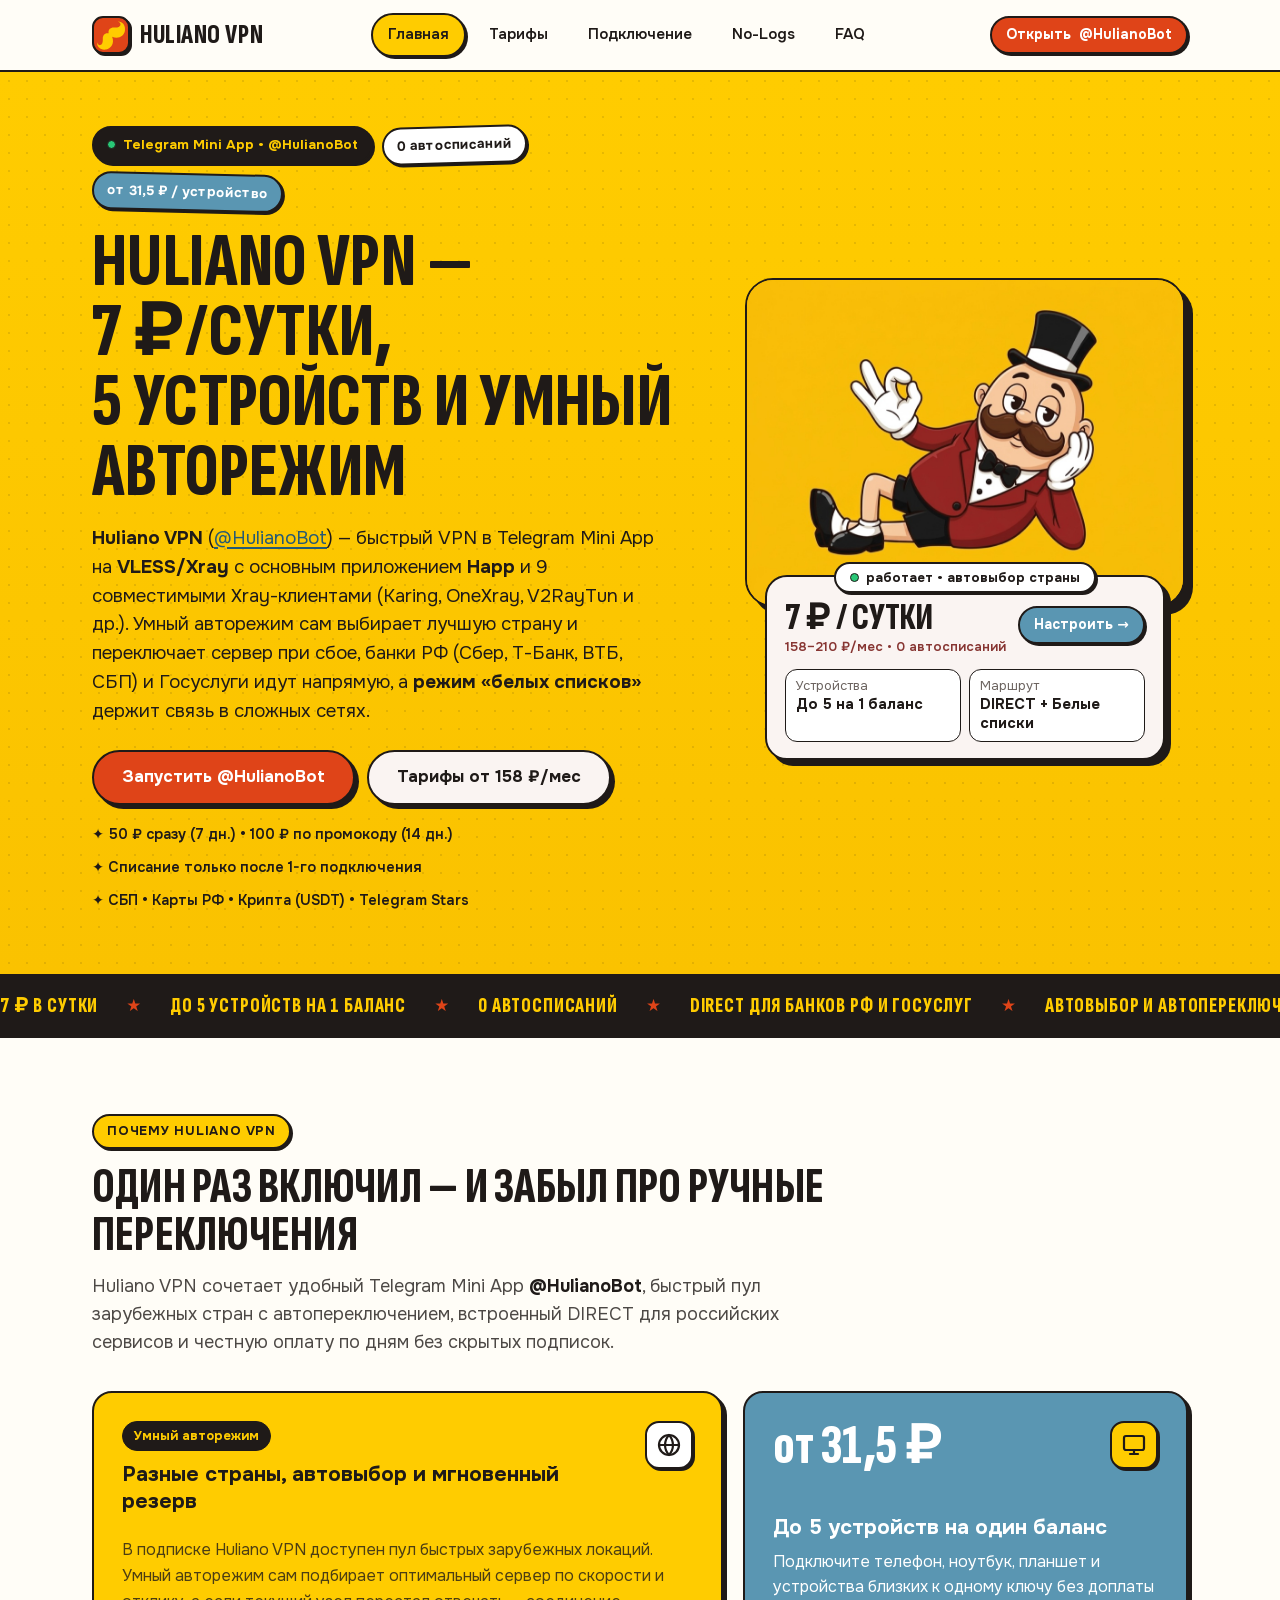
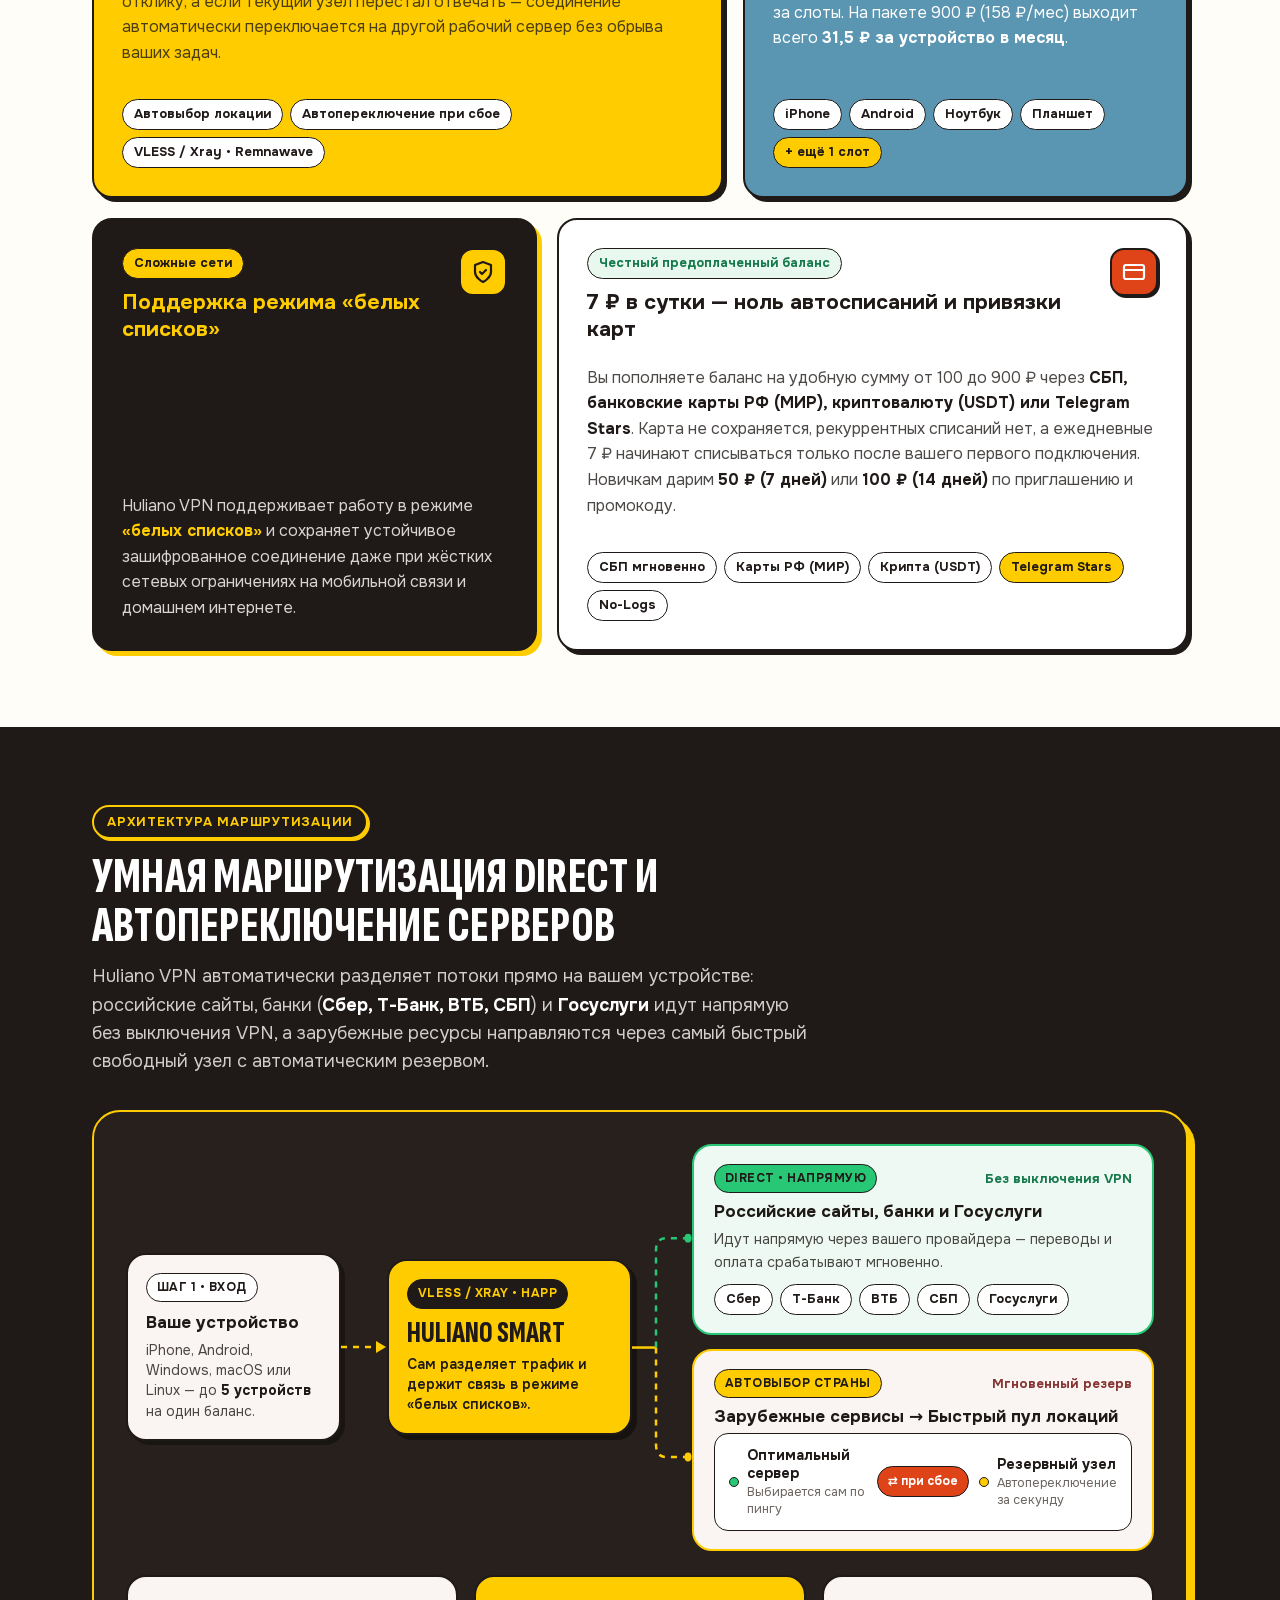
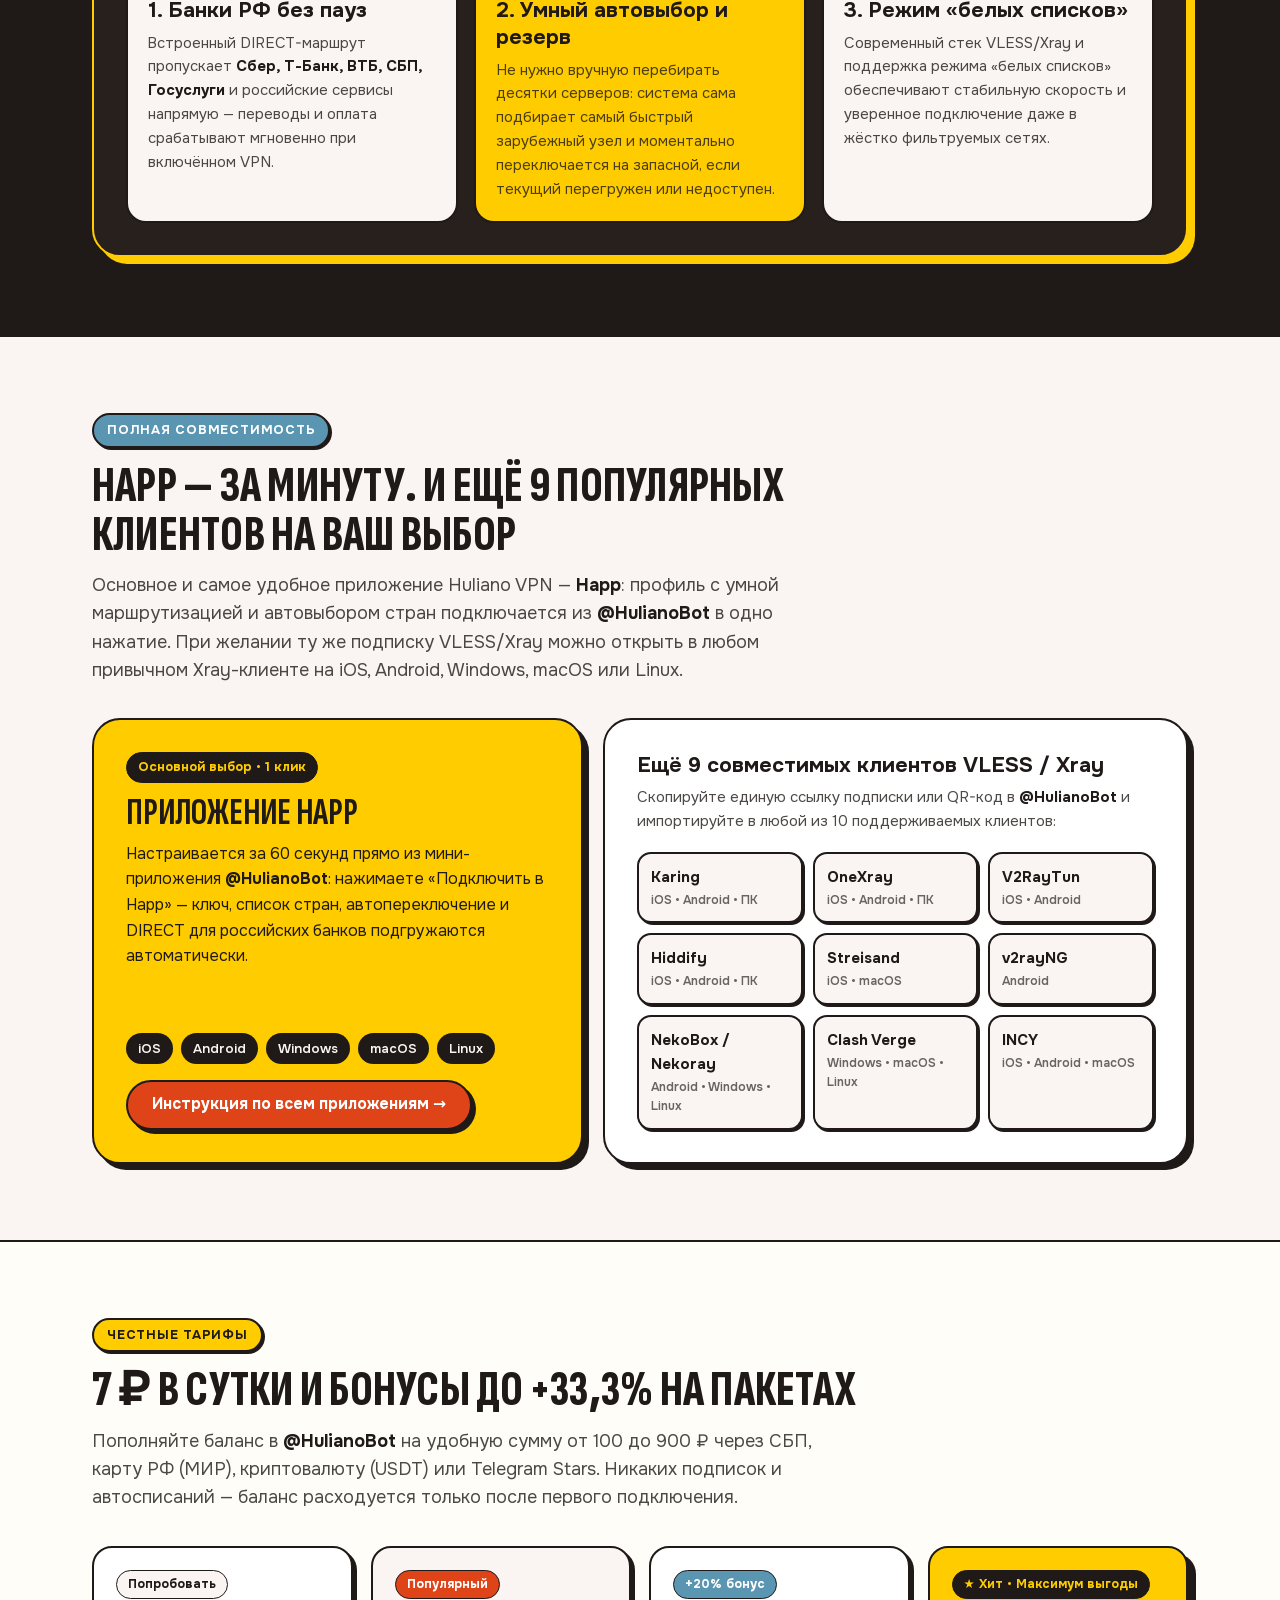
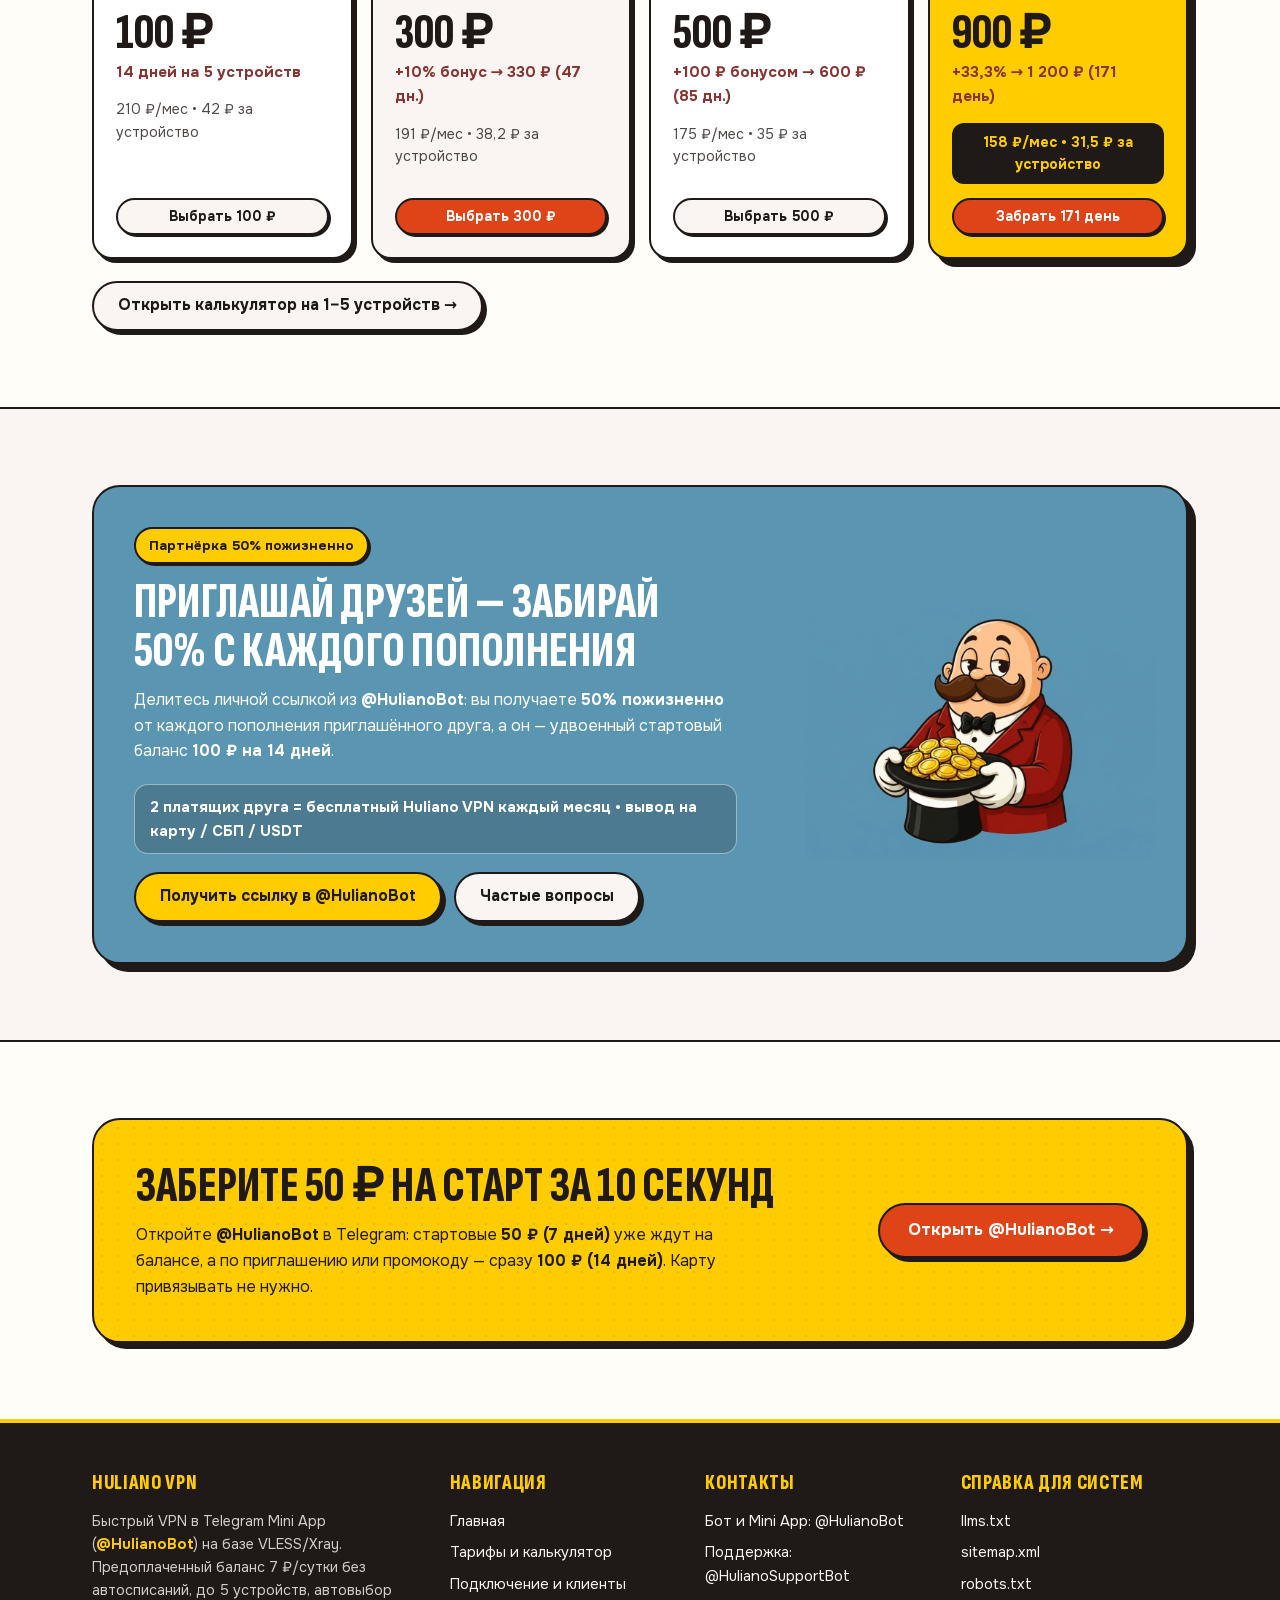
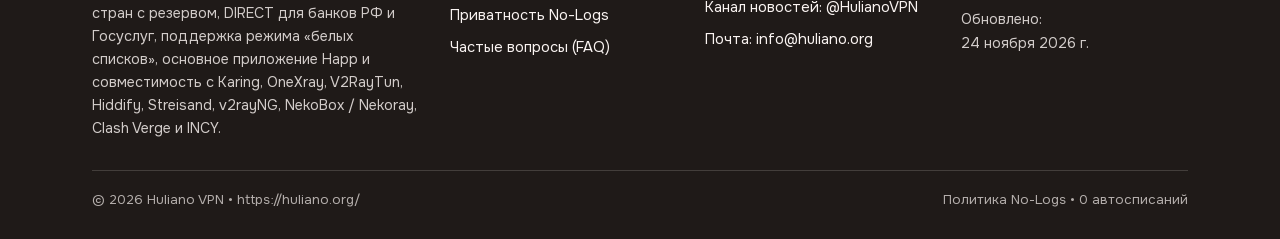
==== commit 84522fa7: "Fix Happ-first client hierarchy, calculator pluralization, and favicon.ico" ====
--- a/index.html
+++ b/index.html
@@ -4,10 +4,12 @@
   <meta charset="UTF-8">
   <meta name="viewport" content="width=device-width, initial-scale=1.0">
   <title>Huliano VPN — 7 ₽/сутки, 5 устройств, Happ и банки РФ</title>
-  <meta name="description" content="Huliano VPN (@HulianoBot): VLESS/Xray в Happ, INCY и 8 клиентах, 7 ₽/сутки без автосписаний, 5 устройств, автовыбор стран, DIRECT для банков и белые списки.">
+  <meta name="description" content="Huliano VPN (@HulianoBot): VLESS/Xray в Happ, Karing и ещё 8 клиентах, 7 ₽/сутки без автосписаний, 5 устройств, автовыбор стран, DIRECT для банков и белые списки.">
   <meta name="theme-color" content="#FFCC00">
   <link rel="canonical" href="https://huliano.org/">
   <link rel="icon" href="favicon.svg" type="image/svg+xml">
+  <link rel="icon" href="assets/img/icon-192.png" type="image/png" sizes="192x192">
+  <link rel="apple-touch-icon" href="assets/img/apple-touch-icon.png">
   <link rel="preload" href="assets/fonts/sofia-800-cyrillic.woff2" as="font" type="font/woff2" crossorigin>
   <link rel="preload" href="assets/fonts/onest-400-cyrillic.woff2" as="font" type="font/woff2" crossorigin>
   <link rel="preload" href="assets/fonts/onest-700-cyrillic.woff2" as="font" type="font/woff2" crossorigin>
@@ -76,12 +78,12 @@
         "publisher": { "@id": "https://huliano.org/#organization" },
         "image": "https://huliano.org/assets/img/og-image.png",
         "paymentAccepted": "СБП, банковские карты РФ (МИР), криптовалюта (USDT), Telegram Stars",
-        "description": "Huliano VPN (@HulianoBot) — быстрый VPN-сервис в Telegram Mini App на протоколе VLESS/Xray. Честный предоплаченный баланс 7 ₽/сутки без автосписаний (158–210 ₽/мес на пакетах 100–900 ₽), до 5 устройств (от 31,5 ₽/устройство), автовыбор и автопереключение стран, встроенная DIRECT-маршрутизация для российских банков (Сбер, Т-Банк, ВТБ, СБП) и Госуслуг, поддержка режима белых списков, оплата СБП, картами РФ (МИР), криптовалютой (USDT) и Telegram Stars, совместимость с Happ, INCY, Karing, OneXray, V2RayTun, Hiddify, Streisand, v2rayNG, NekoBox / Nekoray и Clash Verge.",
+        "description": "Huliano VPN (@HulianoBot) — быстрый VPN-сервис в Telegram Mini App на протоколе VLESS/Xray. Честный предоплаченный баланс 7 ₽/сутки без автосписаний (158–210 ₽/мес на пакетах 100–900 ₽), до 5 устройств (от 31,5 ₽/устройство), автовыбор и автопереключение стран, встроенная DIRECT-маршрутизация для российских банков (Сбер, Т-Банк, ВТБ, СБП) и Госуслуг, поддержка режима белых списков, оплата СБП, картами РФ (МИР), криптовалютой (USDT) и Telegram Stars, основное приложение Happ и совместимость с Karing, OneXray, V2RayTun, Hiddify, Streisand, v2rayNG, NekoBox / Nekoray, Clash Verge и INCY.",
         "featureList": [
           "Пул быстрых зарубежных стран, автоматический выбор оптимального сервера и автопереключение на рабочий узел",
           "Умная DIRECT-маршрутизация: российские сайты, Сбер, Т-Банк, ВТБ, СБП и Госуслуги работают напрямую без отключения VPN",
           "Поддержка режима белых списков и устойчивая работа при жёстких сетевых ограничениях",
-          "Основное приложение Happ + полная поддержка VLESS/Xray в INCY, Karing, OneXray, V2RayTun, Hiddify, Streisand, v2rayNG, NekoBox / Nekoray и Clash Verge",
+          "Основное приложение Happ (1 клик) + полная поддержка VLESS/Xray в Karing, OneXray, V2RayTun, Hiddify, Streisand, v2rayNG, NekoBox / Nekoray, Clash Verge и INCY",
           "Предоплаченный баланс 7 ₽/сутки без автосписаний, списание только после первого подключения",
           "До 5 устройств на один баланс (от 31,5 ₽/устройство в месяц)",
           "Стартовый баланс 50 ₽ (7 дней) и 100 ₽ (14 дней) по приглашению или промокоду",
@@ -165,7 +167,7 @@
             <h1 id="hero-title">Huliano VPN — <span class="nowrap">7&nbsp;₽/сутки,</span> 5&nbsp;устройств и&nbsp;умный авторежим</h1>
 
             <p class="hero-copy">
-              <strong>Huliano VPN</strong> (<a href="https://t.me/HulianoBot" target="_blank" rel="noopener noreferrer">@HulianoBot</a>) — быстрый VPN в Telegram Mini App на <strong>VLESS/Xray</strong> с основным приложением <strong>Happ</strong> и 9 популярными Xray-клиентами (INCY, Karing, V2RayTun и др.). Умный авторежим сам выбирает лучшую страну и переключает сервер при сбое, банки РФ (Сбер, Т-Банк, ВТБ, СБП) и Госуслуги идут напрямую, а <strong>режим «белых списков»</strong> держит связь в сложных сетях.
+              <strong>Huliano VPN</strong> (<a href="https://t.me/HulianoBot" target="_blank" rel="noopener noreferrer">@HulianoBot</a>) — быстрый VPN в Telegram Mini App на <strong>VLESS/Xray</strong> с основным приложением <strong>Happ</strong> и 9 совместимыми Xray-клиентами (Karing, OneXray, V2RayTun и др.). Умный авторежим сам выбирает лучшую страну и переключает сервер при сбое, банки РФ (Сбер, Т-Банк, ВТБ, СБП) и Госуслуги идут напрямую, а <strong>режим «белых списков»</strong> держит связь в сложных сетях.
             </p>
 
             <div class="cta-row">
@@ -470,21 +472,17 @@
             </div>
 
             <div class="client-grid" role="list" aria-label="Список совместимых Xray-клиентов">
-              <div class="client-pill client-pill--main" role="listitem">
-                <span class="client-pill__name">INCY</span>
-                <span class="client-pill__os">iOS • Android • ПК</span>
-              </div>
               <div class="client-pill" role="listitem">
                 <span class="client-pill__name">Karing</span>
                 <span class="client-pill__os">iOS • Android • ПК</span>
               </div>
               <div class="client-pill" role="listitem">
                 <span class="client-pill__name">OneXray</span>
-                <span class="client-pill__os">iOS • macOS</span>
+                <span class="client-pill__os">iOS • Android • ПК</span>
               </div>
               <div class="client-pill" role="listitem">
                 <span class="client-pill__name">V2RayTun</span>
-                <span class="client-pill__os">iOS • Android • ПК</span>
+                <span class="client-pill__os">iOS • Android</span>
               </div>
               <div class="client-pill" role="listitem">
                 <span class="client-pill__name">Hiddify</span>
@@ -505,6 +503,10 @@
               <div class="client-pill" role="listitem">
                 <span class="client-pill__name">Clash Verge</span>
                 <span class="client-pill__os">Windows • macOS • Linux</span>
+              </div>
+              <div class="client-pill" role="listitem">
+                <span class="client-pill__name">INCY</span>
+                <span class="client-pill__os">iOS • Android • macOS</span>
               </div>
             </div>
           </div>
@@ -610,7 +612,7 @@
       <div class="footer-grid">
         <div>
           <h3>Huliano VPN</h3>
-          <p>Быстрый VPN в Telegram Mini App (<strong>@HulianoBot</strong>) на базе VLESS/Xray. Предоплаченный баланс 7 ₽/сутки без автосписаний, до 5 устройств, автовыбор стран с резервом, DIRECT для банков РФ и Госуслуг, поддержка режима «белых списков» и клиентов Happ, INCY, Karing, OneXray, V2RayTun, Hiddify, Streisand, v2rayNG, NekoBox / Nekoray и Clash Verge.</p>
+          <p>Быстрый VPN в Telegram Mini App (<strong>@HulianoBot</strong>) на базе VLESS/Xray. Предоплаченный баланс 7 ₽/сутки без автосписаний, до 5 устройств, автовыбор стран с резервом, DIRECT для банков РФ и Госуслуг, поддержка режима «белых списков», основное приложение Happ и совместимость с Karing, OneXray, V2RayTun, Hiddify, Streisand, v2rayNG, NekoBox / Nekoray, Clash Verge и INCY.</p>
         </div>
         <div>
           <h3>Навигация</h3>
